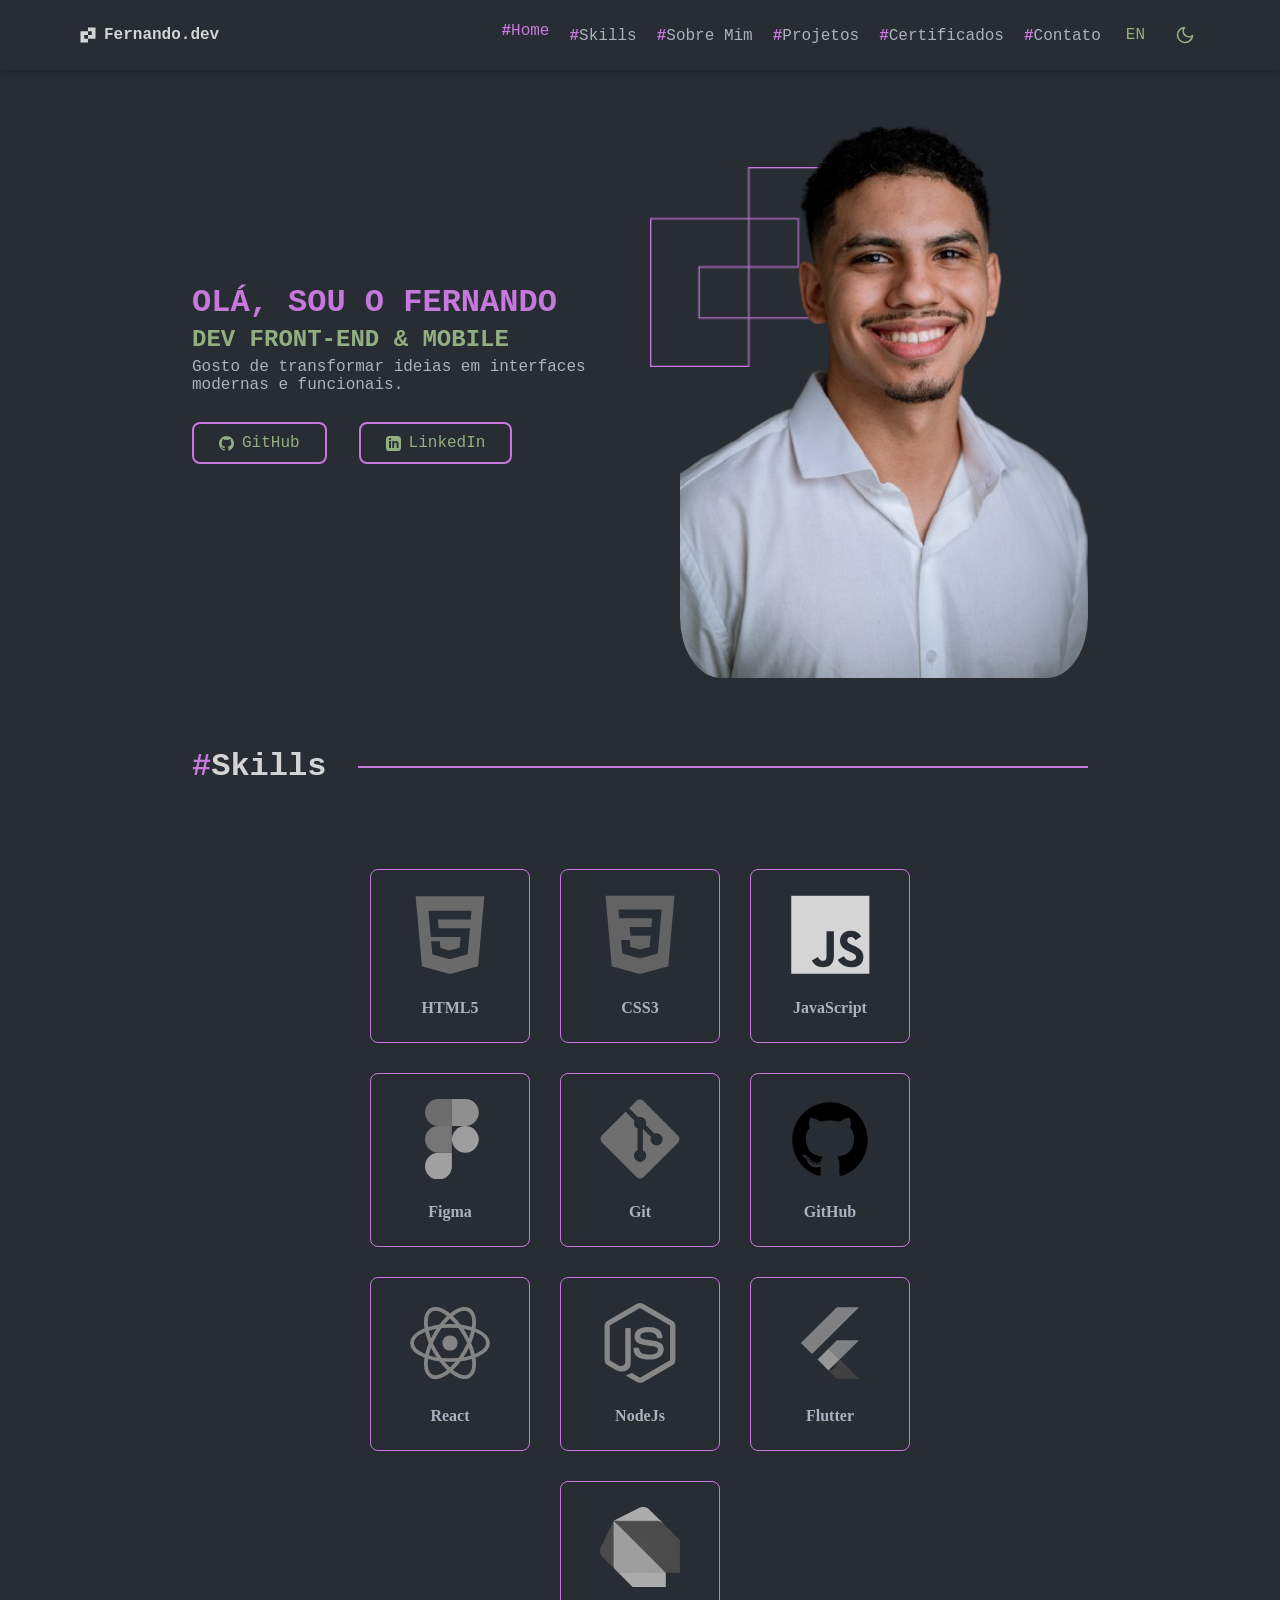
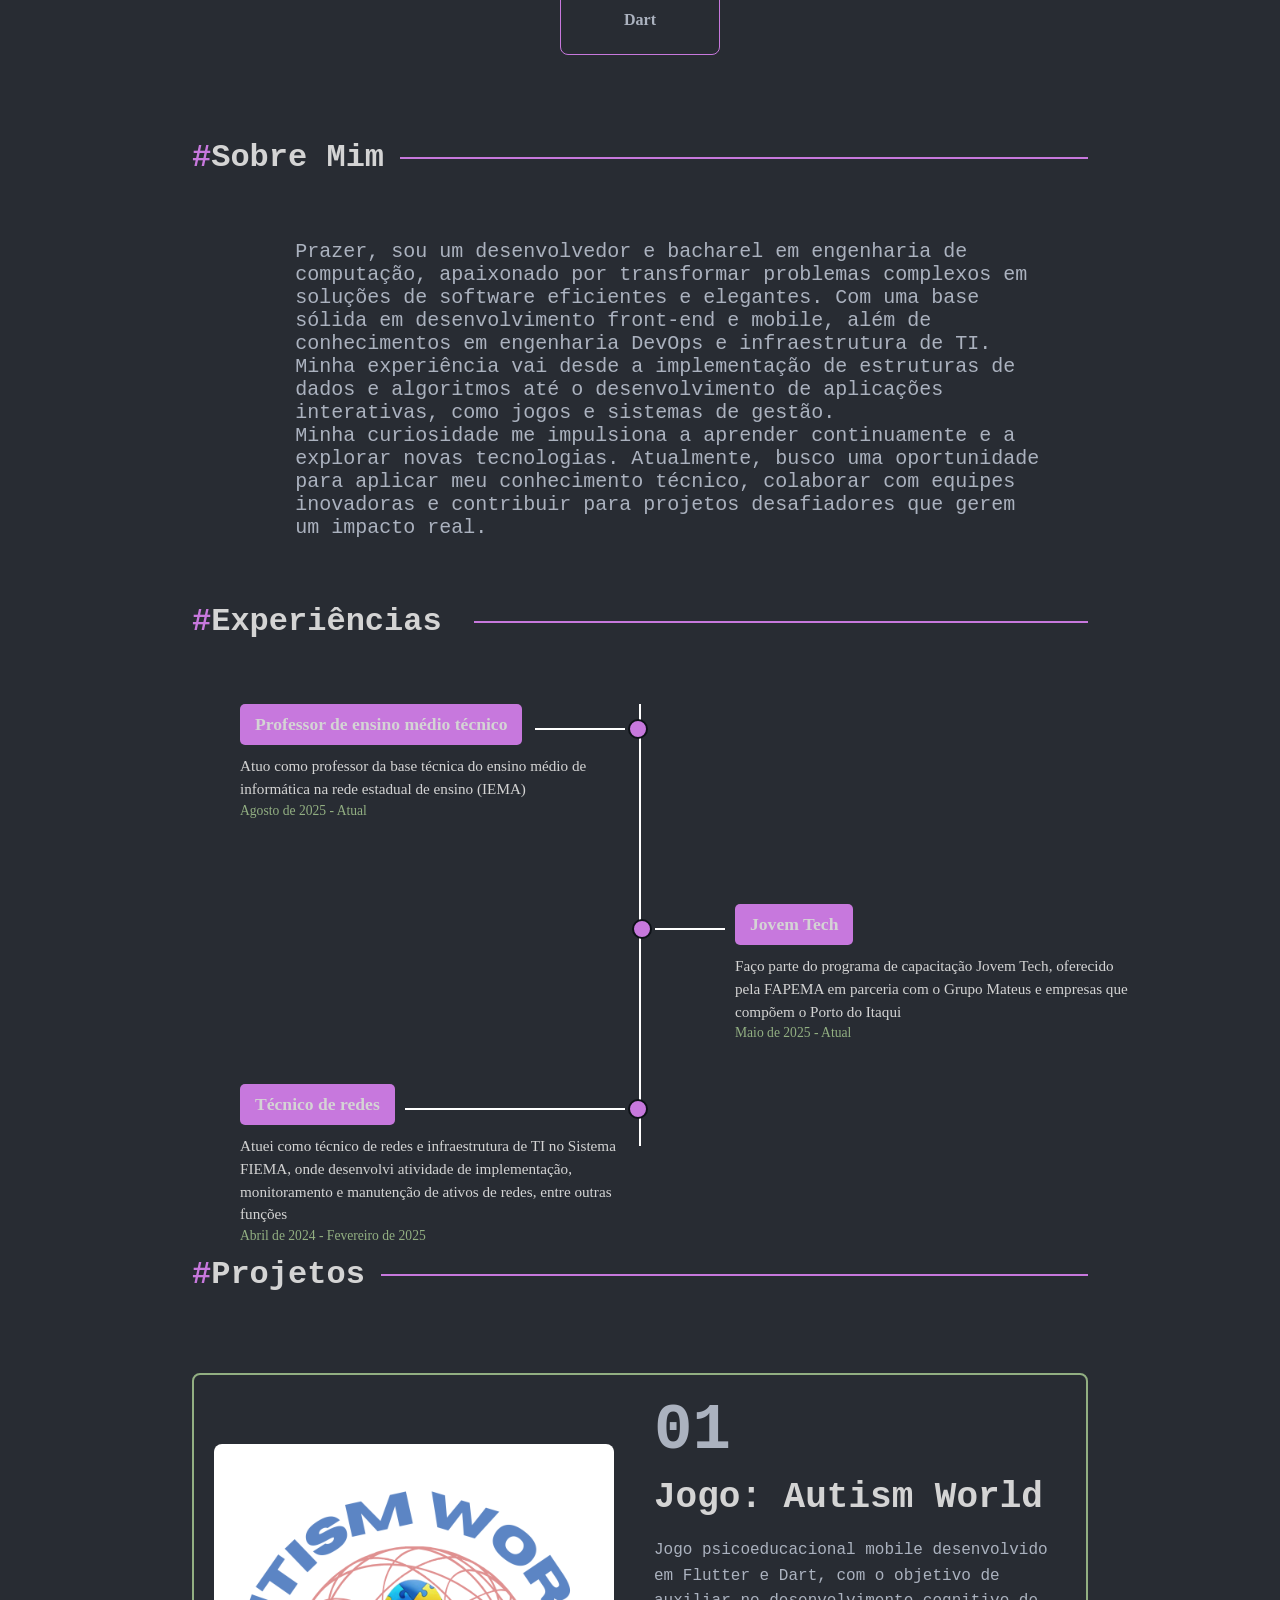
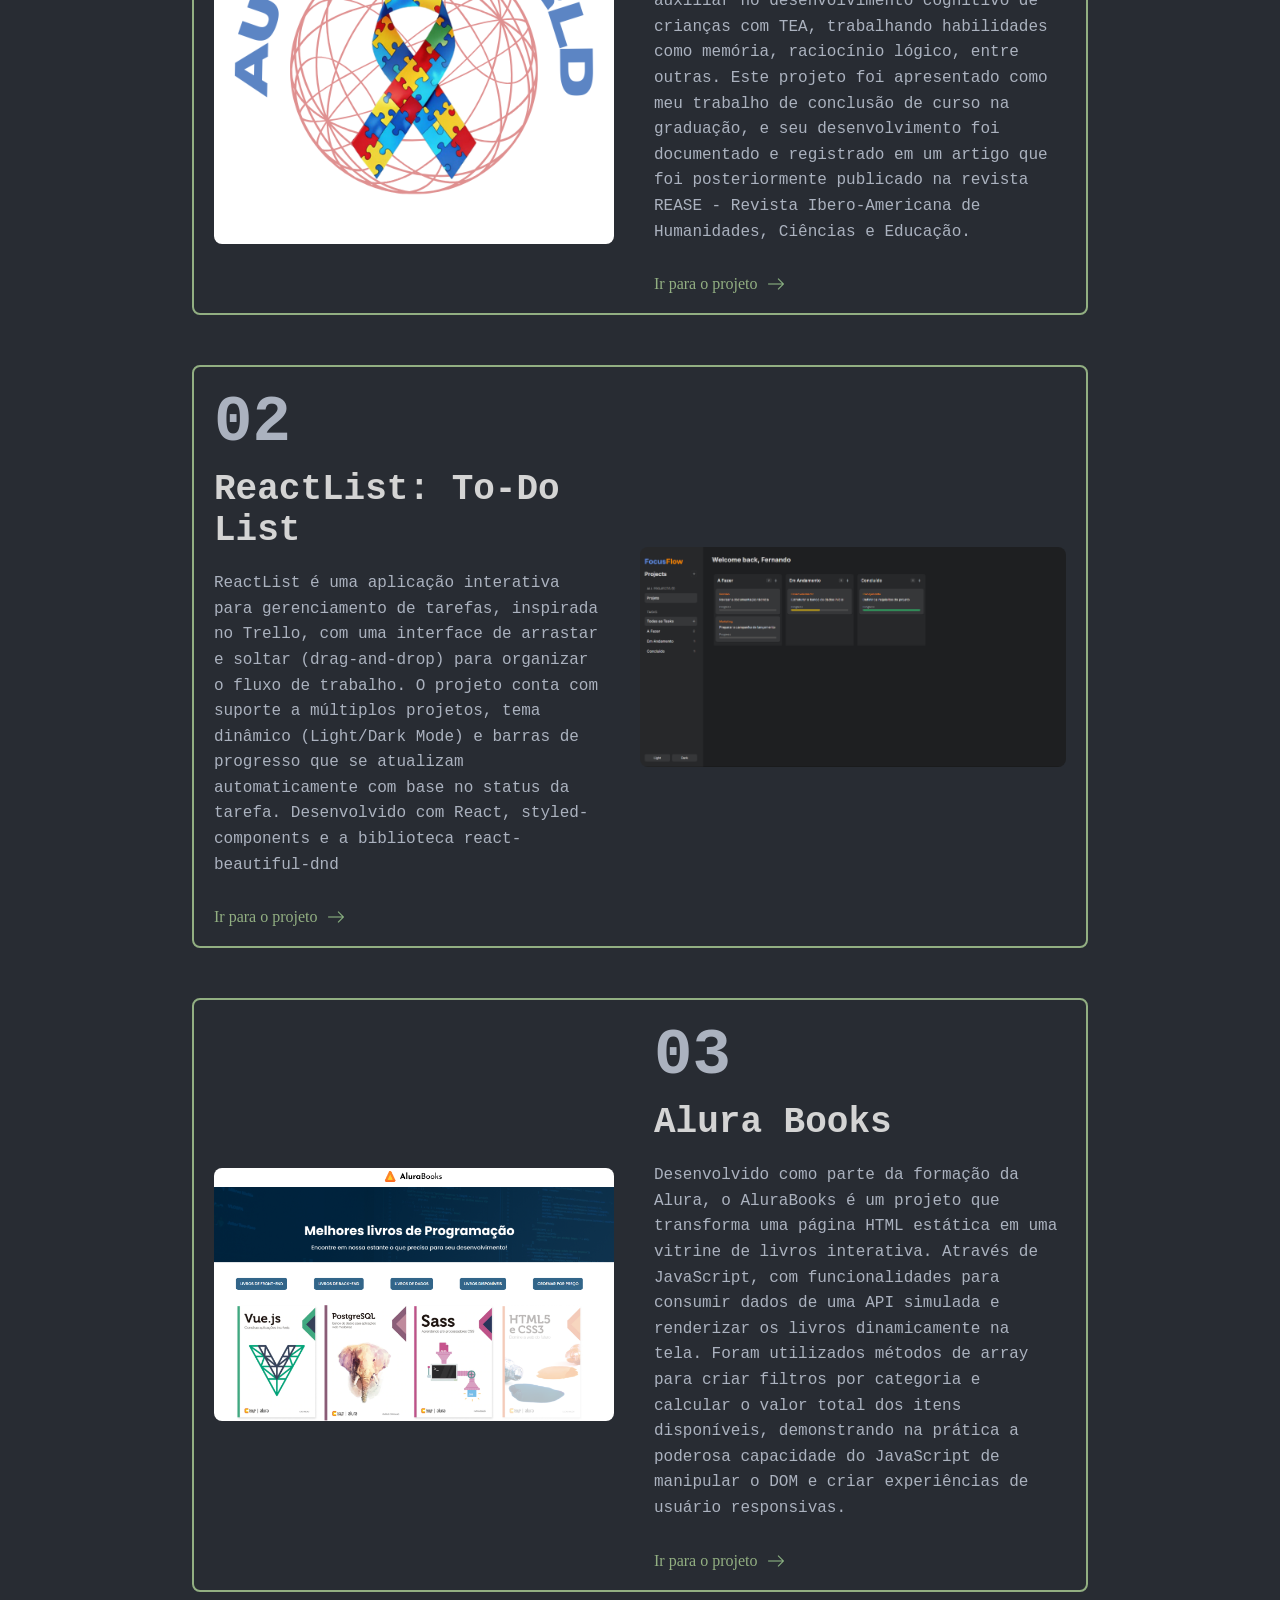
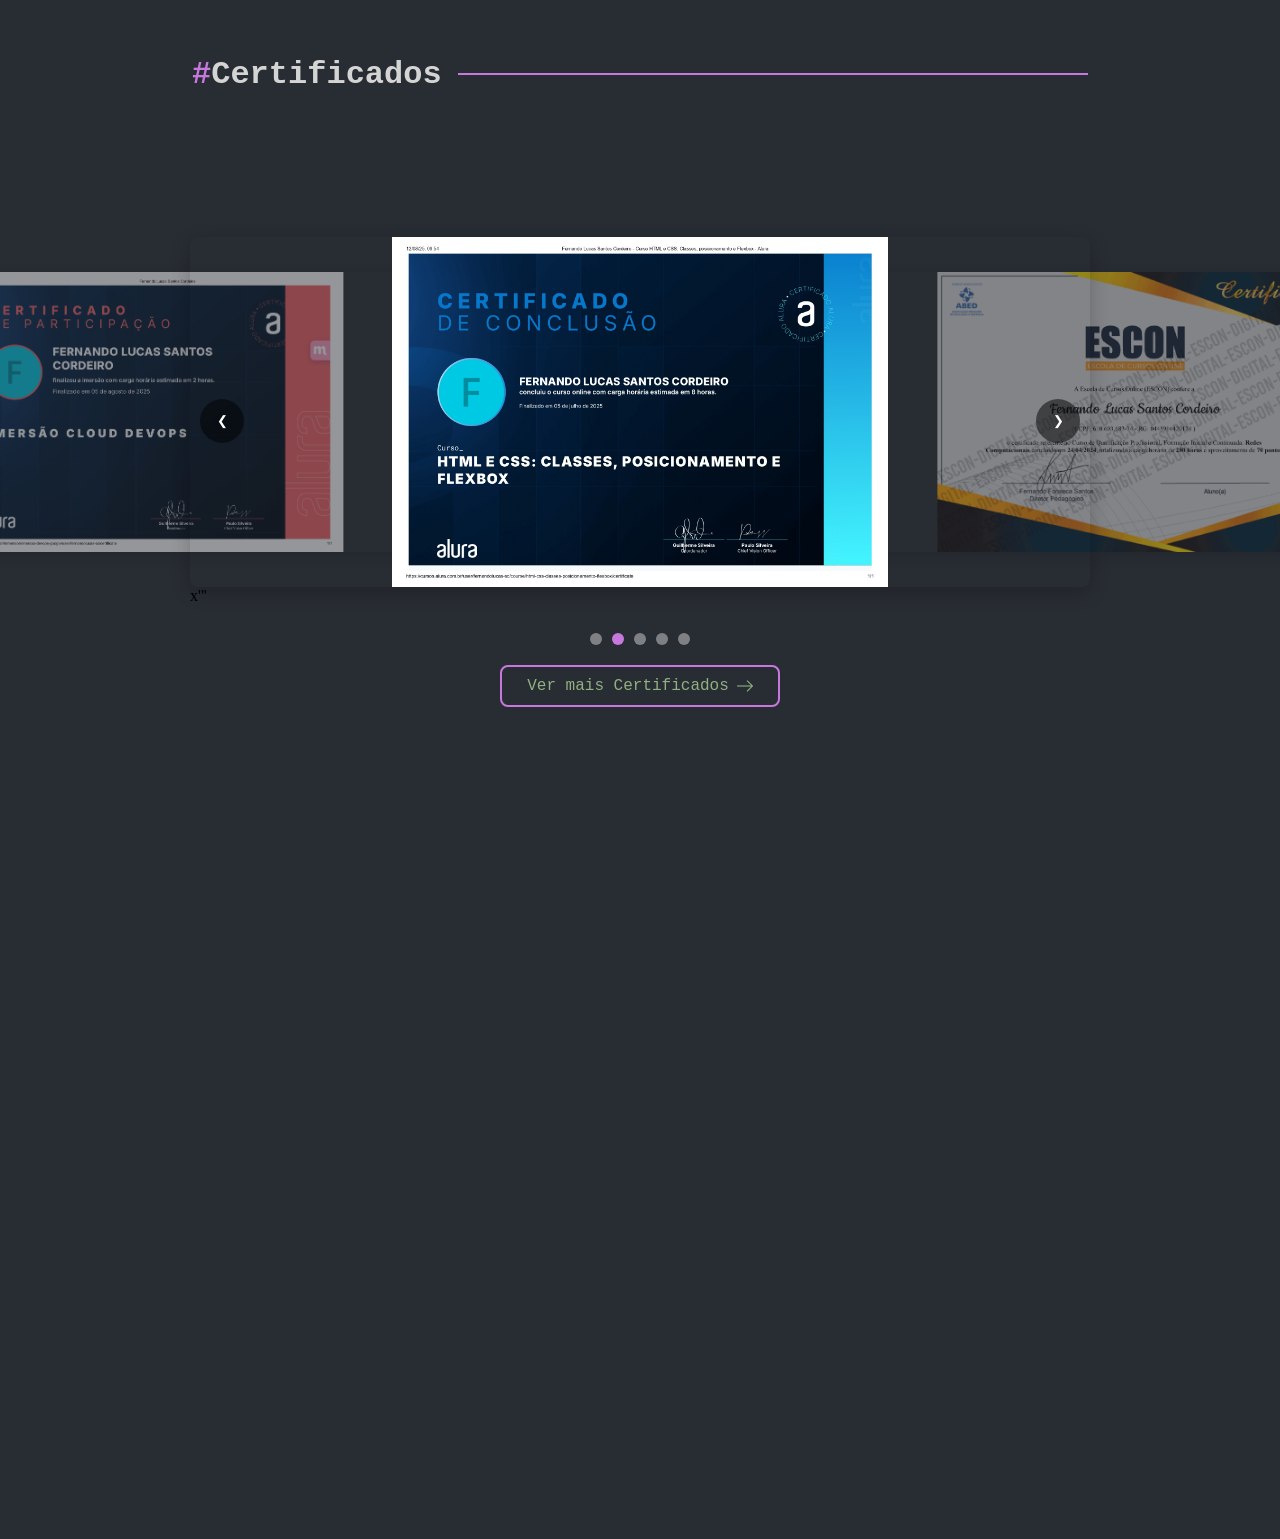
==== index.html @ d09122f3 "update forms contato 2.0" ====
<!DOCTYPE html>
<html lang="pt-br">
<head>
    <meta charset="UTF-8">
    <meta name="viewport" content="width=device-width, initial-scale=1.0">
    <link rel="shortcut icon" href="./assets/favicon.ico" type="image/x-icon">
    <title>Fernando.dev</title>
    <link rel="stylesheet" href="css/style.css">
</head>

<body>
    <header>
        <nav> 
            <a class="logo" href="/">
                <svg class="logo-img"width="16" height="17" viewBox="0 0 16 17" fill="currentColor" xmlns="http://www.w3.org/2000/svg" aria-hidden="true" focusable="false">
                    <path fill-rule="evenodd" clip-rule="evenodd" d="M12 0.5H8V4.5H4H0V8.5V12.5V16.5H4H8V12.5H12H16V8.5V4.5V0.5H12ZM4 12.5H8V8.5H12V4.5H8V8.5H4V12.5Z" fill="currentColor"/>
                </svg>
                <span>Fernando.dev</span>
            </a>

            <button class="menu-hamburger" id="menu-hamburger" aria-label="Abrir menu" aria-expanded="false">
                <span class="hamburger-linha"></span>
                <span class="hamburger-linha"></span>
                <span class="hamburger-linha"></span>
            </button>

            <ul class="menu" id="menu-nav">
                <li> <a class="menu-links" href="#home" data-translate-key="nav_home"><strong class="menu-destaque">#</strong>Home</a></li>
                <li> <a class="menu-links" href="#skills" data-translate-key="nav_skills"><strong class="menu-destaque">#</strong>Skills</a></li>
                <li> <a class="menu-links" href="#sobre-mim" data-translate-key="nav_about"><strong class="menu-destaque">#</strong>Sobre Mim</a></li>
                <li> <a class="menu-links" href="#projetos" data-translate-key="nav_projects"><strong class="menu-destaque">#</strong>Projetos</a></li>
                <li> <a class="menu-links" href="#certificados" data-translate-key="nav_certificates"><strong class="menu-destaque">#</strong>Certificados</a></li>
                <li> <a class="menu-links" href="#contato" data-translate-key="nav_contact"><strong class="menu-destaque">#</strong>Contato</a></li>
                
                <li>
                    <button id="lang-toggle-button" class="lang-button">EN</button>
                </li>

                <li>
                    <button id="theme-toggle" class="theme-toggle-button">
                        <svg class="sun-icon" xmlns="http://www.w3.org/2000/svg" width="24" height="24" viewBox="0 0 24 24" fill="none" stroke="currentColor" stroke-width="2" stroke-linecap="round" stroke-linejoin="round"><circle cx="12" cy="12" r="5"></circle><line x1="12" y1="1" x2="12" y2="3"></line><line x1="12" y1="21" x2="12" y2="23"></line><line x1="4.22" y1="4.22" x2="5.64" y2="5.64"></line><line x1="18.36" y1="18.36" x2="19.78" y2="19.78"></line><line x1="1" y1="12" x2="3" y2="12"></line><line x1="21" y1="12" x2="23" y2="12"></line><line x1="4.22" y1="19.78" x2="5.64" y2="18.36"></line><line x1="18.36" y1="5.64" x2="19.78" y2="4.22"></line></svg>
                        <svg class="moon-icon" xmlns="http://www.w3.org/2000/svg" width="24" height="24" viewBox="0 0 24 24" fill="none" stroke="currentColor" stroke-width="2" stroke-linecap="round" stroke-linejoin="round"><path d="M21 12.79A9 9 0 1 1 11.21 3 7 7 0 0 0 21 12.79z"></path></svg>
                    </button>
                </li>
            </ul>
        </nav>
    </header>

    <section class="home" id="home">
        <div class="apresentacao reveal">
            <h1 class="titulo-home" data-translate-key="home_greeting">Hi, I'm Fernando</h1>
            <h2 class="subtitulo-home" data-translate-key="home_role">Dev Front-end & Mobile</h2>
            <p class="paragrafo-home" data-translate-key="home_bio">Gosto de transformar ideias em interfaces modernas e funcionais.</p>
            <div class="home-botoes">
                <a class="botao-social" href="https://github.com/fernandoluccaas" target="_blank">
                    <svg xmlns="http://www.w3.org/2000/svg" width="15" height="17" viewBox="0 0 24 24" fill="currentColor"><path d="M12 0c-6.626 0-12 5.373-12 12 0 5.302 3.438 9.8 8.207 11.387.599.111.793-.261.793-.577v-2.234c-3.338.726-4.033-1.416-4.033-1.416-.546-1.387-1.333-1.756-1.333-1.756-1.089-.745.083-.729.083-.729 1.205.084 1.839 1.237 1.839 1.237 1.07 1.834 2.807 1.304 3.492.997.107-.775.418-1.305.762-1.604-2.665-.305-5.467-1.334-5.467-5.931 0-1.311.469-2.381 1.236-3.221-.124-.303-.535-1.524.117-3.176 0 0 1.008-.322 3.301 1.23.957-.266 1.983-.399 3.003-.404 1.02.005 2.047.138 3.006.404 2.291-1.552 3.297-1.23 3.297-1.23.653 1.653.242 2.874.118 3.176.77.84 1.235 1.91 1.235 3.221 0 4.609-2.807 5.624-5.479 5.921.43.372.823 1.102.823 2.222v3.293c0 .319.192.684.8.576 4.765-1.589 8.199-6.086 8.199-11.386 0-6.627-5.373-12-12-12z"/></svg>
                    GitHub
                </a>
                <a class="botao-social" href="https://www.linkedin.com/in/fernando-lucas-sc/" target="_blank">
                    <svg xmlns="http://www.w3.org/2000/svg" width="15" height="17" viewBox="0 0 24 24" fill="currentColor"><path d="M19 0h-14c-2.761 0-5 2.239-5 5v14c0 2.761 2.239 5 5 5h14c2.762 0 5-2.239 5-5v-14c0-2.761-2.238-5-5-5zm-11 19h-3v-11h3v11zm-1.5-12.268c-.966 0-1.75-.79-1.75-1.764s.784-1.764 1.75-1.764 1.75.79 1.75 1.764-.783 1.764-1.75 1.764zm13.5 12.268h-3v-5.604c0-3.368-4-3.113-4 0v5.604h-3v-11h3v1.765c1.396-2.586 7-2.777 7 2.476v6.759z"/></svg>
                    LinkedIn
                </a>
            </div>
        </div>
        <div class="imagem-home reveal">
            <img class="foto-perfil" src="assets/fotos_proprias/fl-semfundo.png" alt="Foto de perfil Fernando">
            <img class="asset" id="asset1-home" src="assets/logo.png">
        </div>
    </section>

    <section class="sessoes reveal" id="skills">
        <h2 class="titulo-sessoes" data-translate-key="skills_title"><strong class="menu-destaque">#</strong>Skills</h2>
        <hr class="line">
    </section>
    <div class="skills-container reveal">
        <div class="skill-card"><img src="./assets/logos_skills/html5.svg" alt="Logo HTML5"><p>HTML5</p></div>
        <div class="skill-card"><img src="./assets/logos_skills/css3.svg" alt="Logo CSS3"><p>CSS3</p></div>
        <div class="skill-card"><img src="./assets/logos_skills/javascript.svg" alt="Logo JavaScript"><p>JavaScript</p></div>
        <div class="skill-card"><img src="./assets/logos_skills/figma.svg" alt="Logo Figma"><p>Figma</p></div>
        <div class="skill-card"><img src="./assets/logos_skills/git.svg" alt="Logo Git"><p>Git</p></div>
        <div class="skill-card"><img src="./assets/logos_skills/github.svg" alt="Logo GitHub"><p>GitHub</p></div>
        <div class="skill-card"><img src="./assets/logos_skills/React.svg" alt="Logo React"><p>React</p></div>
        <div class="skill-card"><img src="./assets/logos_skills/nodejs.svg" alt="Logo NodeJs"><p>NodeJs</p></div>
        <div class="skill-card"><img src="./assets/logos_skills/flutter.svg" alt="Logo Flutter"><p>Flutter</p></div>
        <div class="skill-card"><img src="./assets/logos_skills/dart.svg" alt="Logo Dart"><p>Dart</p></div>
    </div>

    <section class="sessoes reveal" id="sobre-mim">
        <div class="sobre-mim-header">
            <h2 class="titulo-sessoes" data-translate-key="about_title"><strong class="menu-destaque">#</strong>Sobre Mim</h2>
            <hr class="line">
        </div>
    </section>
    <div class="sobre-mim-container reveal">
        <div class="sobre-mim-conteudo">
            <img src="./assets/fotos_proprias/fl-formatura.jpg" alt="">
            <div class="sobre-mim-conteudo-texto">
                <h2 class="sobre-mim-conteudo-texto" data-translate-key="about_text_1">Prazer, sou um desenvolvedor e bacharel em engenharia de computação, apaixonado por transformar problemas complexos em soluções de software eficientes e elegantes. Com uma base sólida em desenvolvimento front-end e mobile, além de conhecimentos em engenharia DevOps e infraestrutura de TI. Minha experiência vai desde a implementação de estruturas de dados e algoritmos até o desenvolvimento de aplicações interativas, como jogos e sistemas de gestão.</h2>
                <h2 class="sobre-mim-conteudo-texto" data-translate-key="about_text_2">Minha curiosidade me impulsiona a aprender continuamente e a explorar novas tecnologias. Atualmente, busco uma oportunidade para aplicar meu conhecimento técnico, colaborar com equipes inovadoras e contribuir para projetos desafiadores que gerem um impacto real.</h2>
            </div>
        </div>
    </div>

     <section class="sessoes reveal" id="experiencias">
        <h2 class="titulo-sessoes" data-translate-key="experiencias_title"><strong class="menu-destaque">#</strong>Experiências</h2>
        <hr class="line">
    </section>
    <div class="timeline-container reveal">
        <div class="timeline-item item-1">
            <div class="timeline-content">
                <h3>Professor de ensino médio técnico</h3>
                <p>Atuo como professor da base técnica do ensino médio de informática na rede estadual de ensino (IEMA)</p>
                <span class="date">Agosto de 2025 - Atual</span>
            </div>
        </div>
        <div class="timeline-item item-2">
            <div class="timeline-content">
                <h3>Jovem Tech</h3>
                <p>Faço parte do programa de capacitação Jovem Tech, oferecido pela FAPEMA em parceria com o Grupo Mateus e empresas que compõem o Porto do Itaqui</p>
                <span class="date">Maio de 2025 - Atual</span>
            </div>
        </div>
        <div class="timeline-item item-3">
            <div class="timeline-content">
                <h3>Técnico de redes</h3>
                <p>Atuei como técnico de redes e infraestrutura de TI no Sistema FIEMA, onde desenvolvi atividade de implementação, monitoramento e manutenção de ativos de redes, entre outras funções</p>
                <span class="date">Abril de 2024 - Fevereiro de 2025</span>
            </div>
        </div>
    </div>
    
    <section class="projetos reveal" id="projetos">
        <div class="section-header reveal">
            <h2 class="titulo-sessoes" data-translate-key="projects_title"><strong class="menu-destaque">#</strong>Projetos</h2>
            <hr class="line">
        </div>

        <div class="projetos-container">
            <div class="projetos-conteudo reveal">
                <img src="./assets/projetos/autismWorld.svg" alt="imagem ilustrativa do projeto" class="projetos-conteudo-image">
                <div class="projetos-conteudo-texto">
                    <h1 class="projetos-conteudo-texto-contador">01</h1>
                    <h2 class="projetos-conteudo-texto-titulo" data-translate-key="project_01_title">Jogo: Autism World</h2>
                    <p class="projetos-conteudo-texto-paragrafo" data-translate-key="project_01_desc">Jogo psicoeducacional mobile desenvolvido em Flutter e Dart, com o objetivo de auxiliar no desenvolvimento cognitivo de crianças com TEA, trabalhando habilidades como memória, raciocínio lógico, entre outras. Este projeto foi apresentado como meu trabalho de conclusão de curso na graduação, e seu desenvolvimento foi documentado e registrado em um artigo que foi posteriormente publicado na revista REASE - Revista Ibero-Americana de Humanidades, Ciências e Educação.</p>
                    <a href="" target="_blank" class="projetos-conteudo-texto-link" data-translate-key="projects_link_text">
                        Ir para o projeto 
                        <img src="./assets/seta.png" alt="ir para projeto">
                    </a>
                </div>
            </div>
            
            <div class="projetos-conteudo reveal">
                <img src="./assets/projetos/ToDoList.png" alt="imagem ilustrativa do projeto" class="projetos-conteudo-image-max">
                <div class="projetos-conteudo-texto">
                    <h1 class="projetos-conteudo-texto-contador">02</h1>
                    <h2 class="projetos-conteudo-texto-titulo" data-translate-key="project_02_title">projeto 02</h2>
                    <p class="projetos-conteudo-texto-paragrafo" data-translate-key="project_02_desc">Lorem, ipsum dolor sit amet consectetur adipisicing elit. Architecto ipsum id, inventore, veniam quidem tempora vero quas sit delectus reiciendis qui nulla odio ea ipsa dolor molestias necessitatibus aliquid ab.</p>
                    <a href="https://github.com/fernandoluccaas/ReactList" target="_blank" class="projetos-conteudo-texto-link" data-translate-key="projects_link_text">
                        Ir para o projeto 
                        <img src="./assets/seta.png" alt="ir para projeto">
                    </a>
                </div>
            </div>

            <div class="projetos-conteudo reveal">
                <img src="./assets/projetos/aluraBooks.png" alt="imagem ilustrativa do projeto" class="projetos-conteudo-image">
                <div class="projetos-conteudo-texto">
                    <h1 class="projetos-conteudo-texto-contador">03</h1>
                    <h2 class="projetos-conteudo-texto-titulo" data-translate-key="project_03_title">projeto 03</h2>
                    <p class="projetos-conteudo-texto-paragrafo" data-translate-key="project_03_desc">Lorem ipsum dolor, sit amet consectetur adipisicing elit. Atque illo nostrum nam ad cupiditate magnam vero molestiae fugit minus. A neque sunt dolorem, odit ex illum id ut exercitationem. Voluptates.</p>
                    <a href="https://github.com/fernandoluccaas/AluraBooks" target="_blank" class="projetos-conteudo-texto-link" data-translate-key="projects_link_text">
                        Ir para o projeto 
                        <img src="./assets/seta.png" alt="ir para projeto">
                    </a>
                </div>
            </div>
        </div>
    </section>

    <section class="sessoes reveal" id="certificados">
        <div class="section-header">
            <h2 class="titulo-sessoes" data-translate-key="certificates_title"><strong class="menu-destaque">#</strong>Certificados</h2>
            <hr class="line">
        </div>
    </section>
    <div class="carousel-container reveal">
        <div class="carousel-viewport">
            <div class="carousel-track">
                <div class="carousel-item">
                    <img src="./assets/certificados/certificado DevOps.jpg" alt="Certificado de DevOps" data-translate-key="cert_alt_devops">
                </div>
                <div class="carousel-item">
                    <img src="./assets/certificados/certificadoAluraHTMLeCSS.jpg" alt="Certificado de HTML e CSS" data-translate-key="cert_alt_algorithms">
                </div>
                <div class="carousel-item">
                    <img src="./assets/certificados/Certificado Redes Computacionais.jpg" alt="Certificado de Redes" data-translate-key="cert_alt_networks">
                </div>
                <div class="carousel-item">
                    <img src="./assets/certificados/certificadoAluraJavaScript.jpg" alt="Certificado JavaScript" data-translate-key="cert_alt_networks_2">
                </div>
                <div class="carousel-item">
                    <img src="./assets/certificados/Certificado IFMA.jpg" alt="Certificado de Algoritmos" data-translate-key="cert_alt_algorithms_2">
                </div>
            </div>
        </div>
        <button class="carousel-button prev-button">❮</button>x'''
        <button class="carousel-button next-button">❯</button>
        <div class="carousel-nav"></div>
    </div>

    <div class="certificados-botao">
        <a class="botao-social" href="https://drive.google.com/drive/folders/13omsmdHOhsGMuosODTyRDh8H4tRLNKZW?usp=sharing" target="_blank" data-translate-key="certificates_button">
            Ver mais Certificados
            <img src="./assets/seta.png">
        </a>
    </div>

    <section class="contact-section reveal" id="contato">
        <div class="section-header">
            <h2 class="titulo-sessoes" data-translate-key="contact_title"><strong class="menu-destaque">#</strong>Contato</h2>
            <hr class="line">
        </div>

        <div class="contact-container reveal">
            <div class="contact-info">
                <img class="contact-info__image" src="./assets/fotos_proprias/Avatar Fernando Lucas.png" alt="Foto de perfil de Fernando Lucas">
                <h2 class="contact-info__heading" data-translate-key="contact_heading">Gostou do meu trabalho? Vamos trabalhar juntos</h2>
                <p class="contact-info__description" data-translate-key="contact_description">
                    Preencha o formulário ou envie um email para <strong>fernandolucas.sc@outlook.com</strong>.
                </p>
                <div class="contact-info__socials">
                    <a href="https://github.com/fernandoluccaas" target="_blank" class="social-link" aria-label="Github">
                        <svg xmlns="http://www.w3.org/2000/svg" width="20" height="20" viewBox="0 0 24 24" fill="currentColor"><path d="M12 0c-6.626 0-12 5.373-12 12 0 5.302 3.438 9.8 8.207 11.387.599.111.793-.261.793-.577v-2.234c-3.338.726-4.033-1.416-4.033-1.416-.546-1.387-1.333-1.756-1.333-1.756-1.089-.745.083-.729.083-.729 1.205.084 1.839 1.237 1.839 1.237 1.07 1.834 2.807 1.304 3.492.997.107-.775.418-1.305.762-1.604-2.665-.305-5.467-1.334-5.467-5.931 0-1.311.469-2.381 1.236-3.221-.124-.303-.535-1.524.117-3.176 0 0 1.008-.322 3.301 1.23.957-.266 1.983-.399 3.003-.404 1.02.005 2.047.138 3.006.404 2.291-1.552 3.297-1.23 3.297-1.23.653 1.653.242 2.874.118 3.176.77.84 1.235 1.91 1.235 3.221 0 4.609-2.807 5.624-5.479 5.921.43.372.823 1.102.823 2.222v3.293c0 .319.192.684.8.576 4.765-1.589 8.199-6.086 8.199-11.386 0-6.627-5.373-12-12-12z"/></svg>
                    </a>
                    <a href="https://www.linkedin.com/in/fernando-lucas-sc/" target="_blank" class="social-link" aria-label="Linkedin">
                        <svg xmlns="http://www.w3.org/2000/svg" width="20" height="20" viewBox="0 0 24 24" fill="currentColor"><path d="M19 0h-14c-2.761 0-5 2.239-5 5v14c0 2.761 2.239 5 5 5h14c2.762 0 5-2.239 5-5v-14c0-2.761-2.238-5-5-5zm-11 19h-3v-11h3v11zm-1.5-12.268c-.966 0-1.75-.79-1.75-1.764s.784-1.764 1.75-1.764 1.75.79 1.75 1.764-.783 1.764-1.75 1.764zm13.5 12.268h-3v-5.604c0-3.368-4-3.113-4 0v5.604h-3v-11h3v1.765c1.396-2.586 7-2.777 7 2.476v6.759z"/></svg>
                    </a>
                    <a href="https://www.instagram.com/fernandoluc4s" target="_blank" class="social-link" aria-label="Instagram">
                        <svg xmlns="http://www.w3.org/2000/svg" width="20" height="20" viewBox="0 0 24 24" fill="currentColor"><path d="M12 2.163c3.204 0 3.584.012 4.85.07 3.252.148 4.771 1.691 4.919 4.919.058 1.265.069 1.645.069 4.85s-.011 3.585-.069 4.85c-.149 3.225-1.664 4.771-4.919 4.919-1.266.058-1.644.07-4.85.07s-3.585-.012-4.85-.07c-3.252-.148-4.771-1.699-4.919-4.92-.058-1.265-.07-1.644-.07-4.85s.012-3.584.07-4.85c.149-3.227 1.664-4.771 4.919-4.919 1.266-.057 1.645-.069 4.85-.069zm0-2.163c-3.259 0-3.667.014-4.947.072-4.358.2-6.78 2.618-6.98 6.98-.059 1.281-.073 1.689-.073 4.948s.014 3.667.072 4.947c.2 4.358 2.618 6.78 6.98 6.98 1.281.058 1.689.072 4.948.072s3.667-.014 4.947-.072c4.354-.2 6.782-2.618 6.979-6.98.059-1.28.073-1.689.073-4.948s-.014-3.667-.072-4.947c-.196-4.354-2.617-6.78-6.979-6.98-1.281-.059-1.689-.073-4.948-.073zm0 5.838c-3.403 0-6.162 2.759-6.162 6.162s2.759 6.162 6.162 6.162 6.162-2.759 6.162-6.162-2.759-6.162-6.162-6.162zm0 10.162c-2.209 0-4-1.79-4-4s1.791-4 4-4 4 1.79 4 4-1.791 4-4 4zm6.406-11.845c-.796 0-1.441.645-1.441 1.44s.645 1.44 1.441 1.44 1.441-.645 1.441-1.44-.645-1.44-1.441-1.44z"/></svg>
                    </a>
                </div>
            </div>
            
            <form id="contact-form" class="contact-form" action="https://formspree.io/f/SEU_ENDPOINT_UNICO" method="POST">
                <div class="form-group">
                    <label for="name" class="visually-hidden">Nome</label>
                    <input type="text" id="name" name="name" placeholder="Nome" required data-translate-key="form_name_placeholder">
                </div>
                <div class="form-group">
                    <label for="email" class="visually-hidden">E-mail</label>
                    <input type="email" id="email" name="email" placeholder="E-mail" required data-translate-key="form_email_placeholder">
                </div>
                <div class="form-group">
                    <label for="message" class="visually-hidden">Sua mensagem</label>
                    <textarea id="message" name="message" rows="7" placeholder="Sua mensagem" required data-translate-key="form_message_placeholder"></textarea>
                </div>
                <button type="submit" class="submit-button" data-translate-key="form_submit_button">
                    Envie sua mensagem
                    <svg xmlns="http://www.w3.org/2000/svg" width="20" height="20" viewBox="0 0 24" fill="currentColor"><path d="M2.01 21L23 12 2.01 3 2 10l15 2-15 2z"/></svg>
                </button>
            </form>
        </div>
    </section>

    <div id="modal-overlay" class="modal-overlay"></div>
    <div id="success-modal" class="success-modal">
        <div class="modal-content">
            <svg class="modal-icon" xmlns="http://www.w3.org/2000/svg" viewBox="0 0 24 24"><path d="M9 16.17L4.83 12l-1.42 1.41L9 19 21 7l-1.41-1.41L9 16.17z"/></svg>
            <h2 class="modal-title">Solicitação Enviada!</h2>
            <p class="modal-message">Obrigado por entrar em contato. Retornarei em breve.</p>
            <button id="close-modal-btn" class="modal-close-btn">Fechar</button>
        </div>
    </div>

    <script src="./scripts/carrossel.js"></script>
    <script src="./scripts/theme.js"></script>
    <script src="./scripts/scroll.js"></script> 
    <script src="./scripts/scroll-spy.js"></script> </body>
    <script src="./scripts/form-validation.js"></script>

    <script src="./scripts/translations.js"></script>
    <script src="./scripts/languaje.js"></script> 
    <script src="./scripts/mobile-menu.js"></script>
    </body>
</html>
---- css/style.css ----
@import url('./base.css');      
@import url('./layout.css');    
@import url('./components.css');
@import url('./sections.css'); 
@import url('./theme.css');  
@import url("./scroll.css");
@import url("./responsive.css");
@import url("./modal.css");
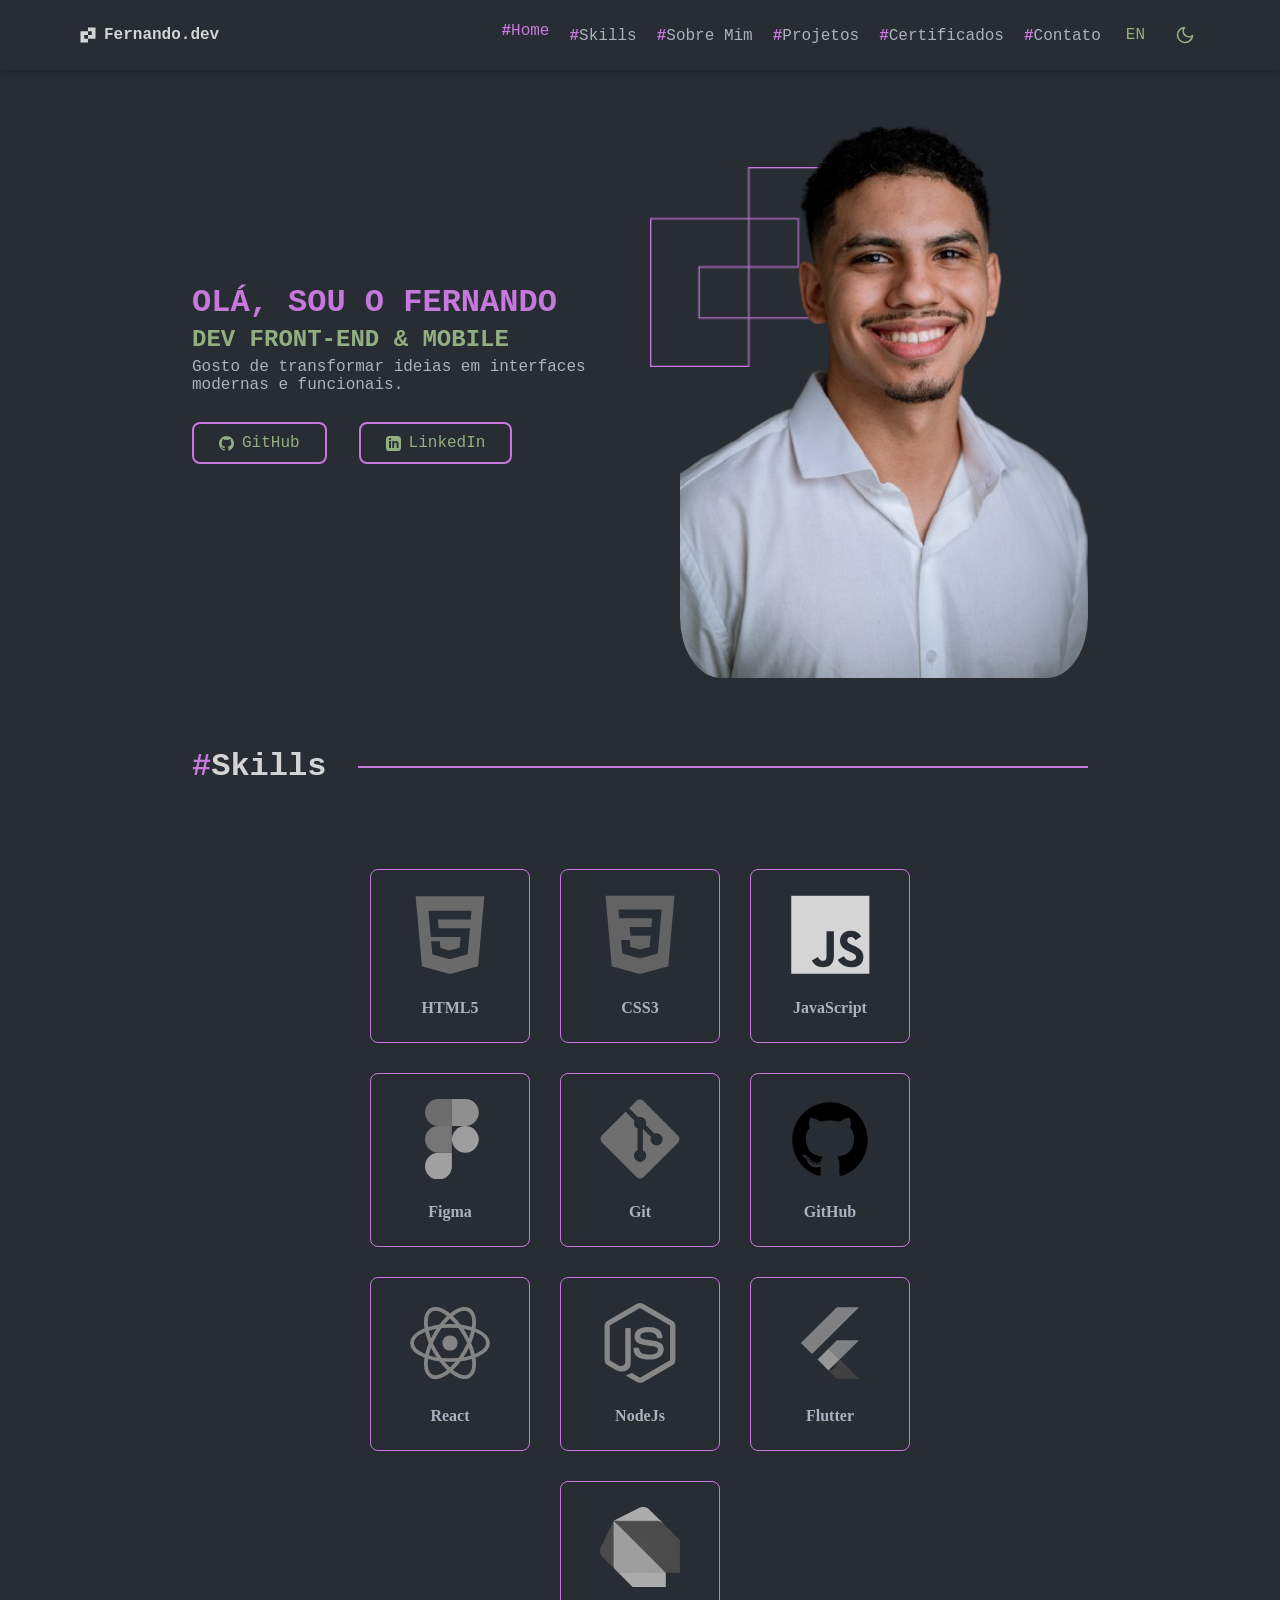
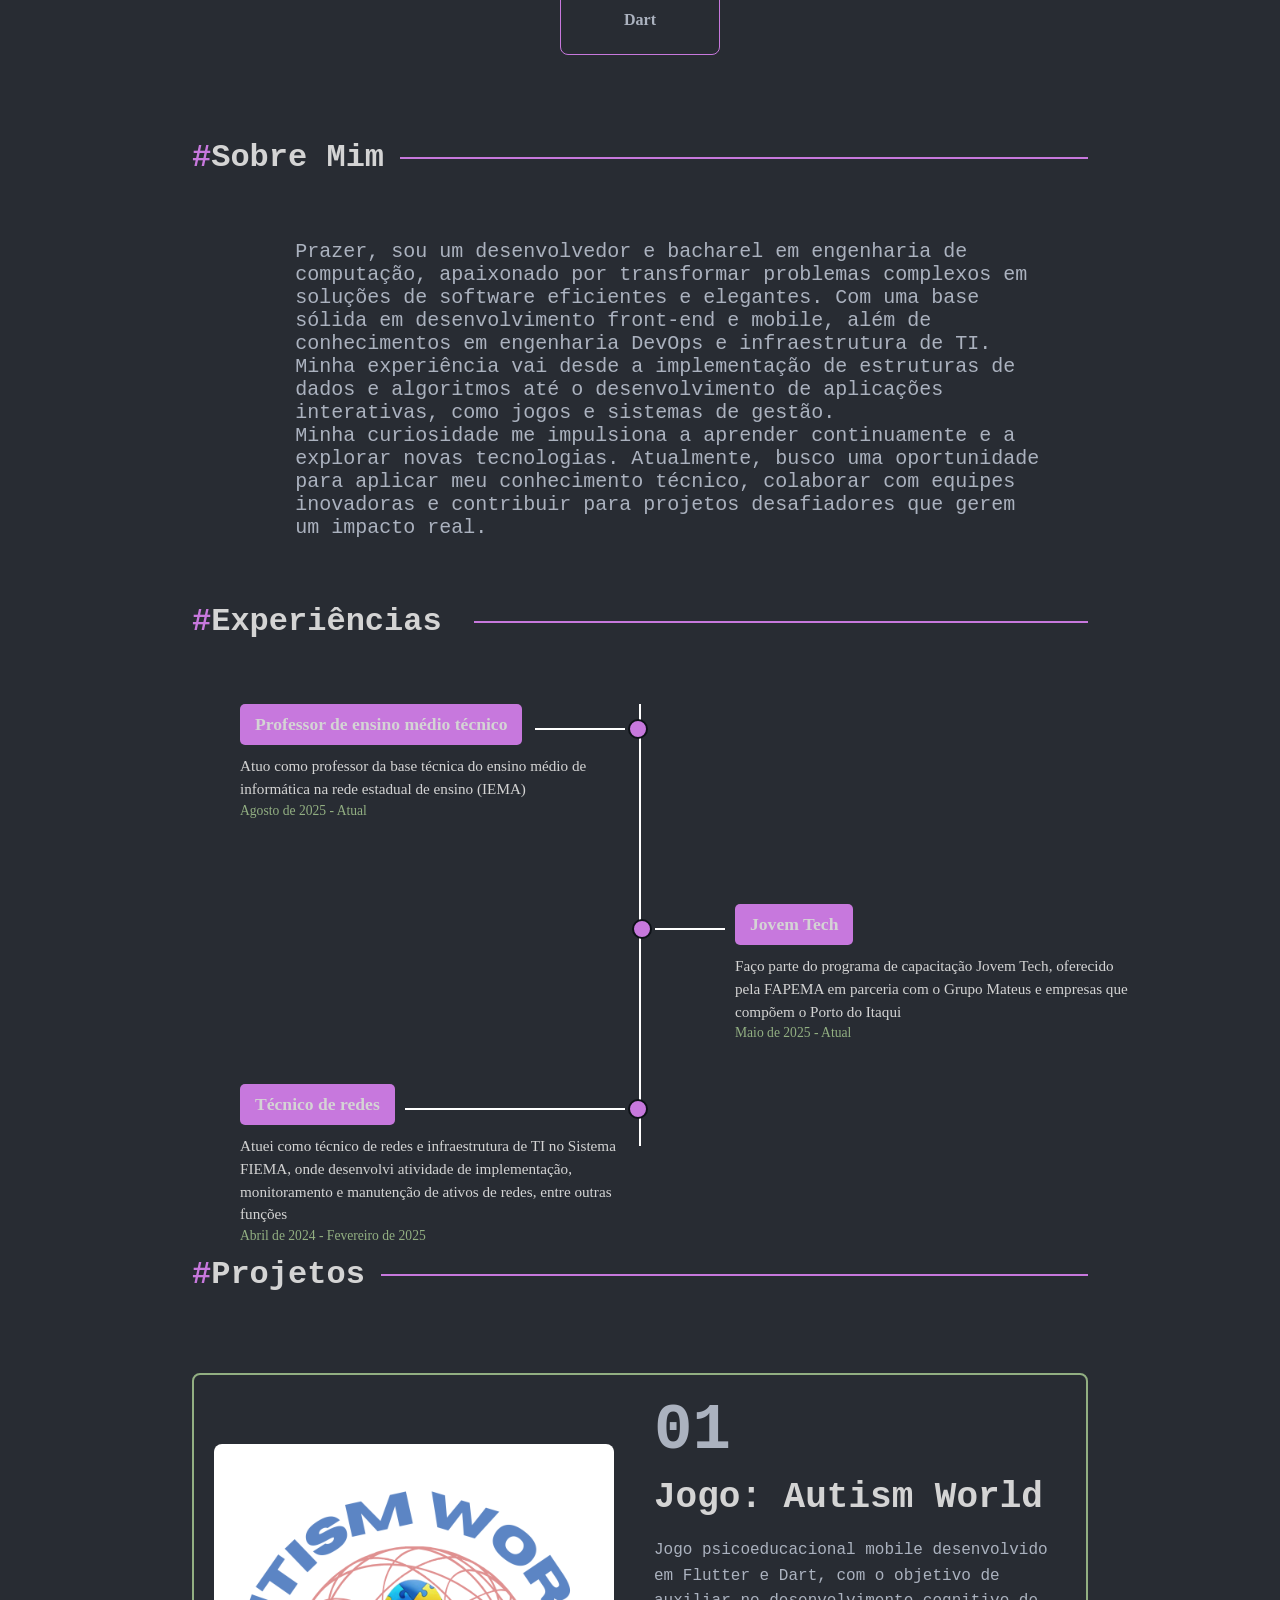
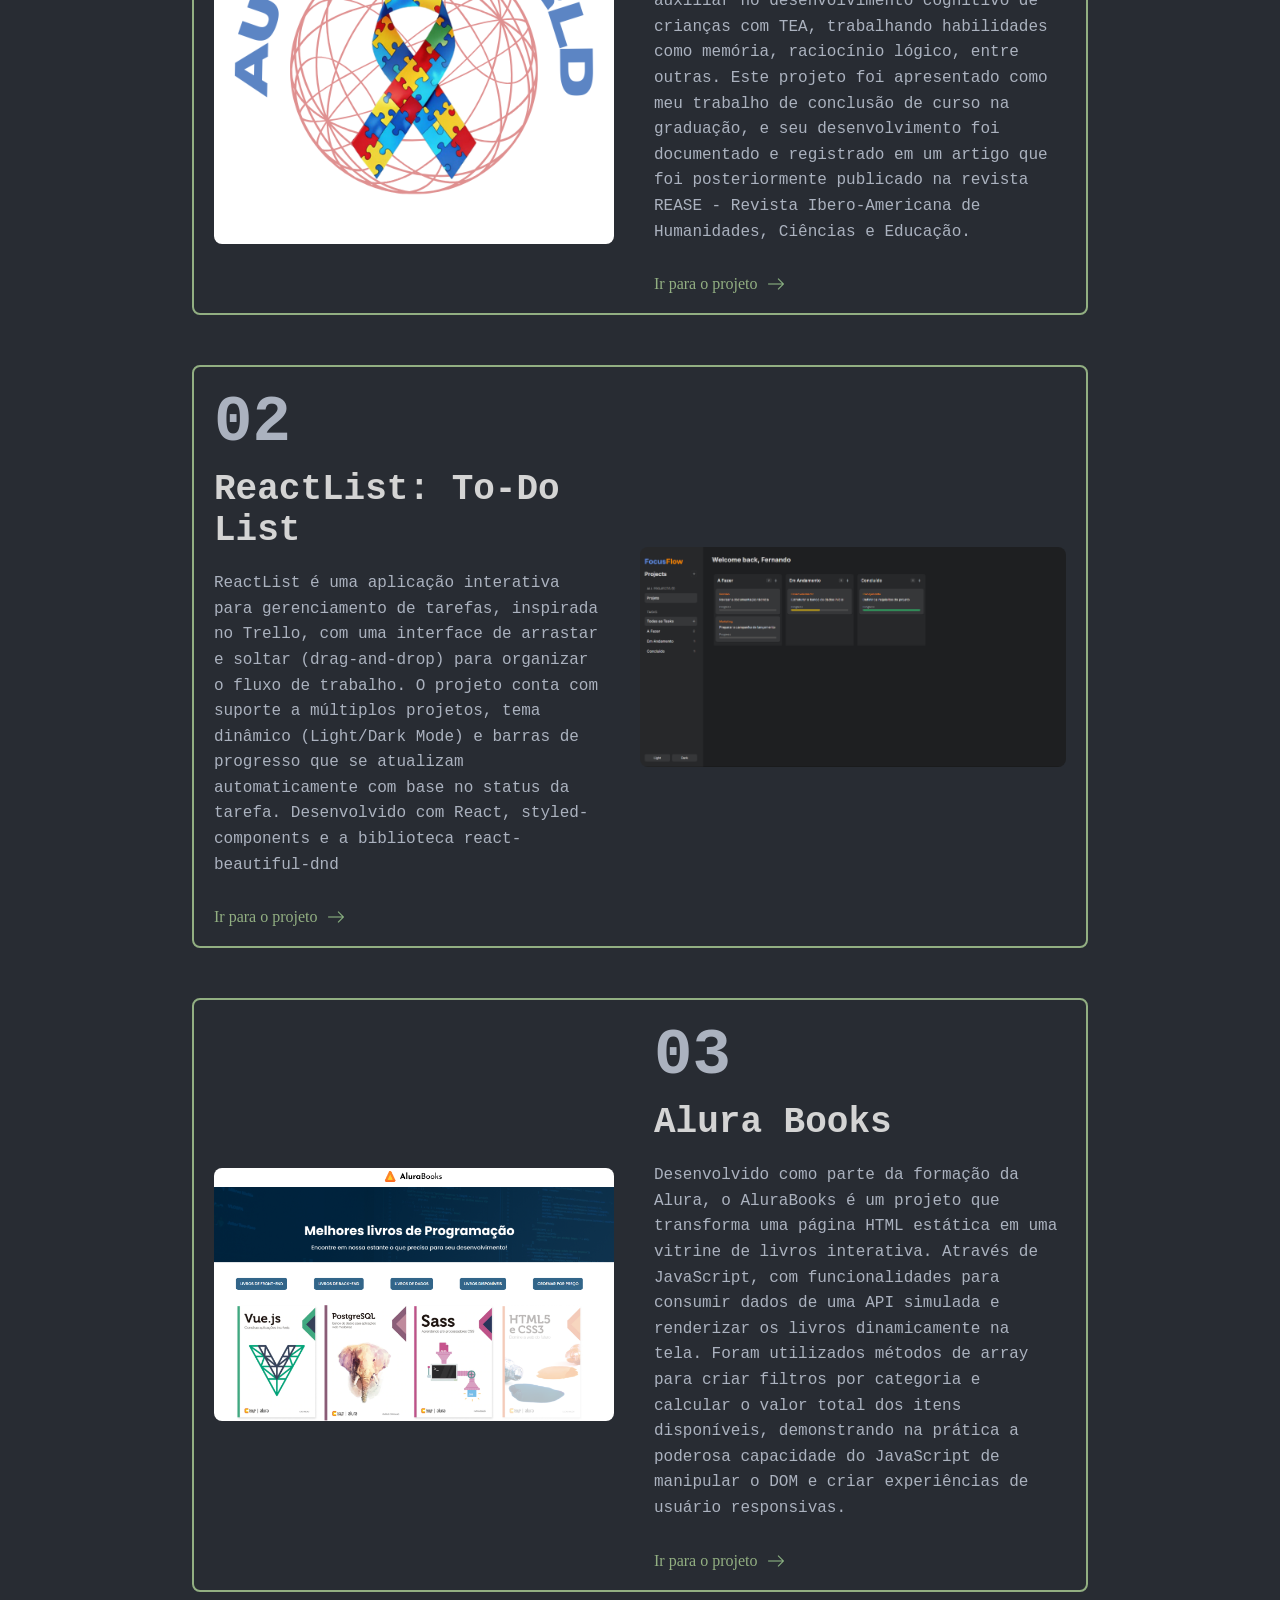
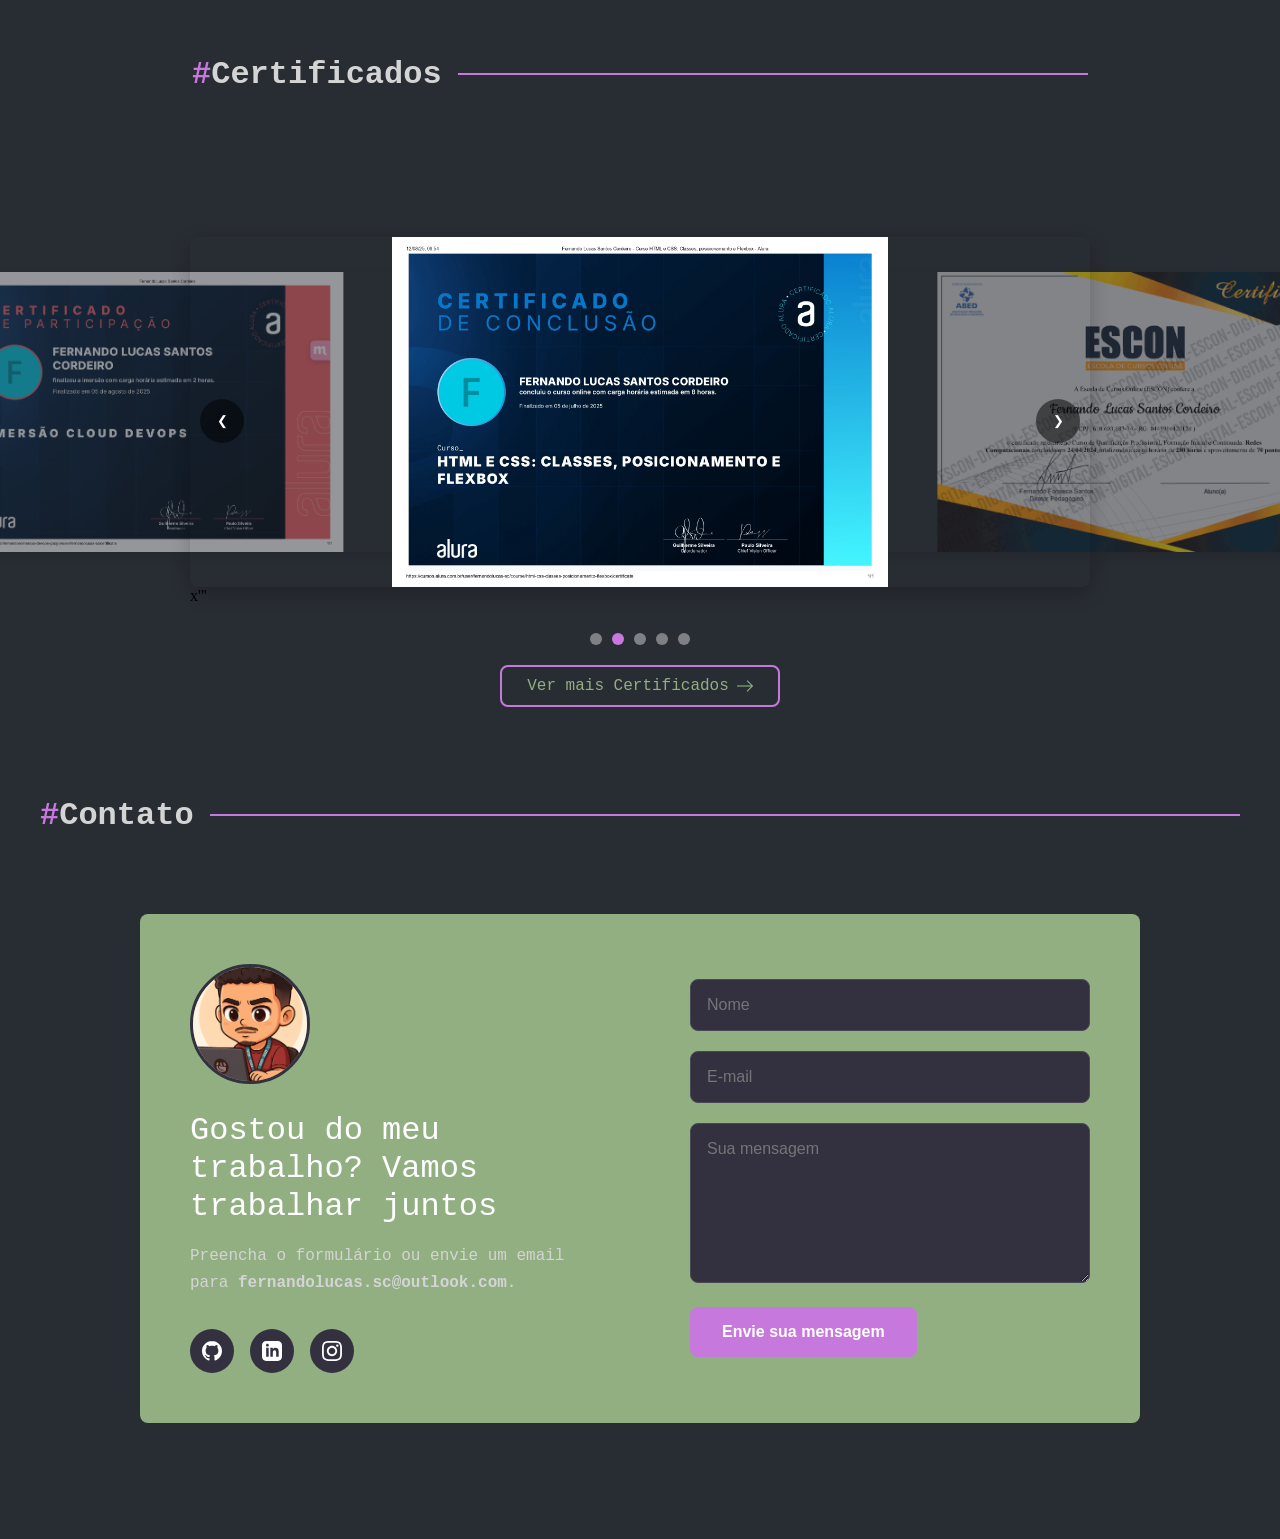
==== commit 527022fc: "update forms contato 2.1" ====
--- a/index.html
+++ b/index.html
@@ -241,7 +241,7 @@
                 </div>
             </div>
             
-            <form id="contact-form" class="contact-form" action="https://formspree.io/f/SEU_ENDPOINT_UNICO" method="POST">
+            <form id="contact-form" class="contact-form" action="https://formspree.io/f/xldlkkkq" method="POST">
                 <div class="form-group">
                     <label for="name" class="visually-hidden">Nome</label>
                     <input type="text" id="name" name="name" placeholder="Nome" required data-translate-key="form_name_placeholder">
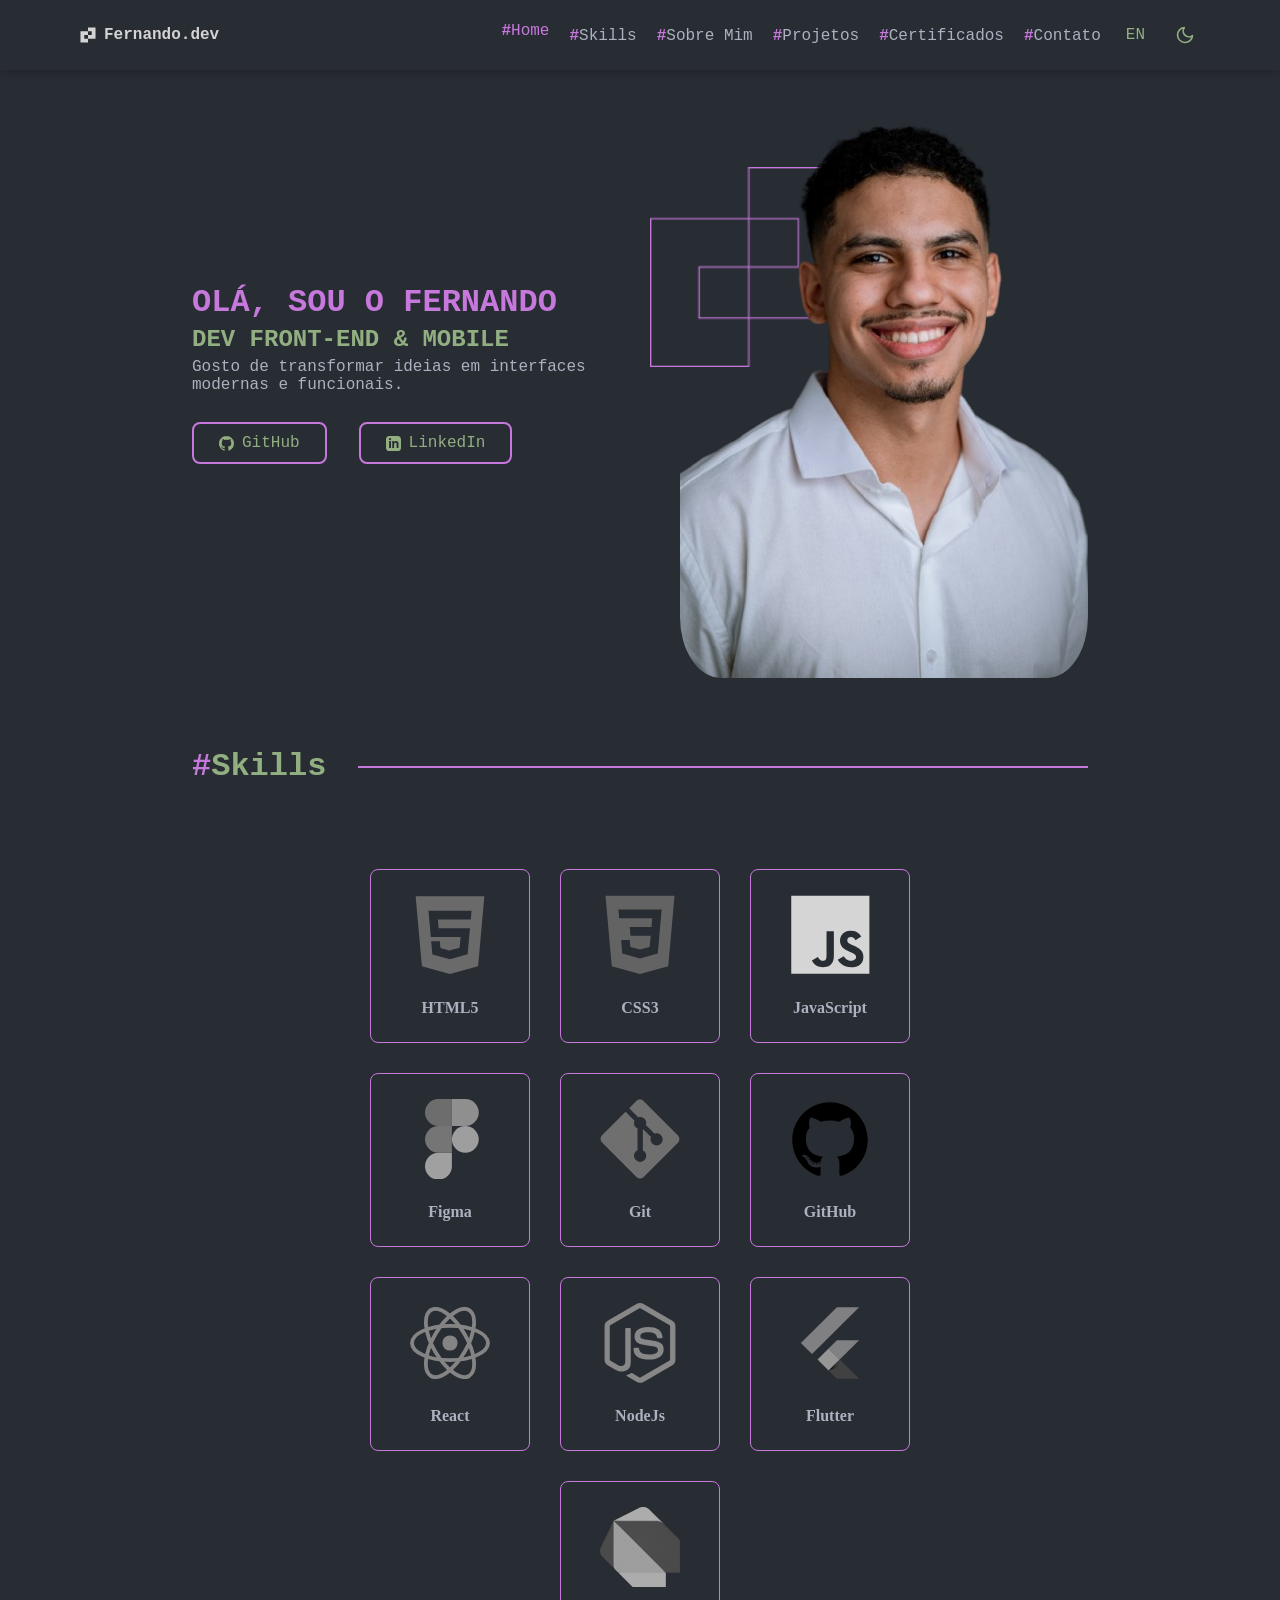
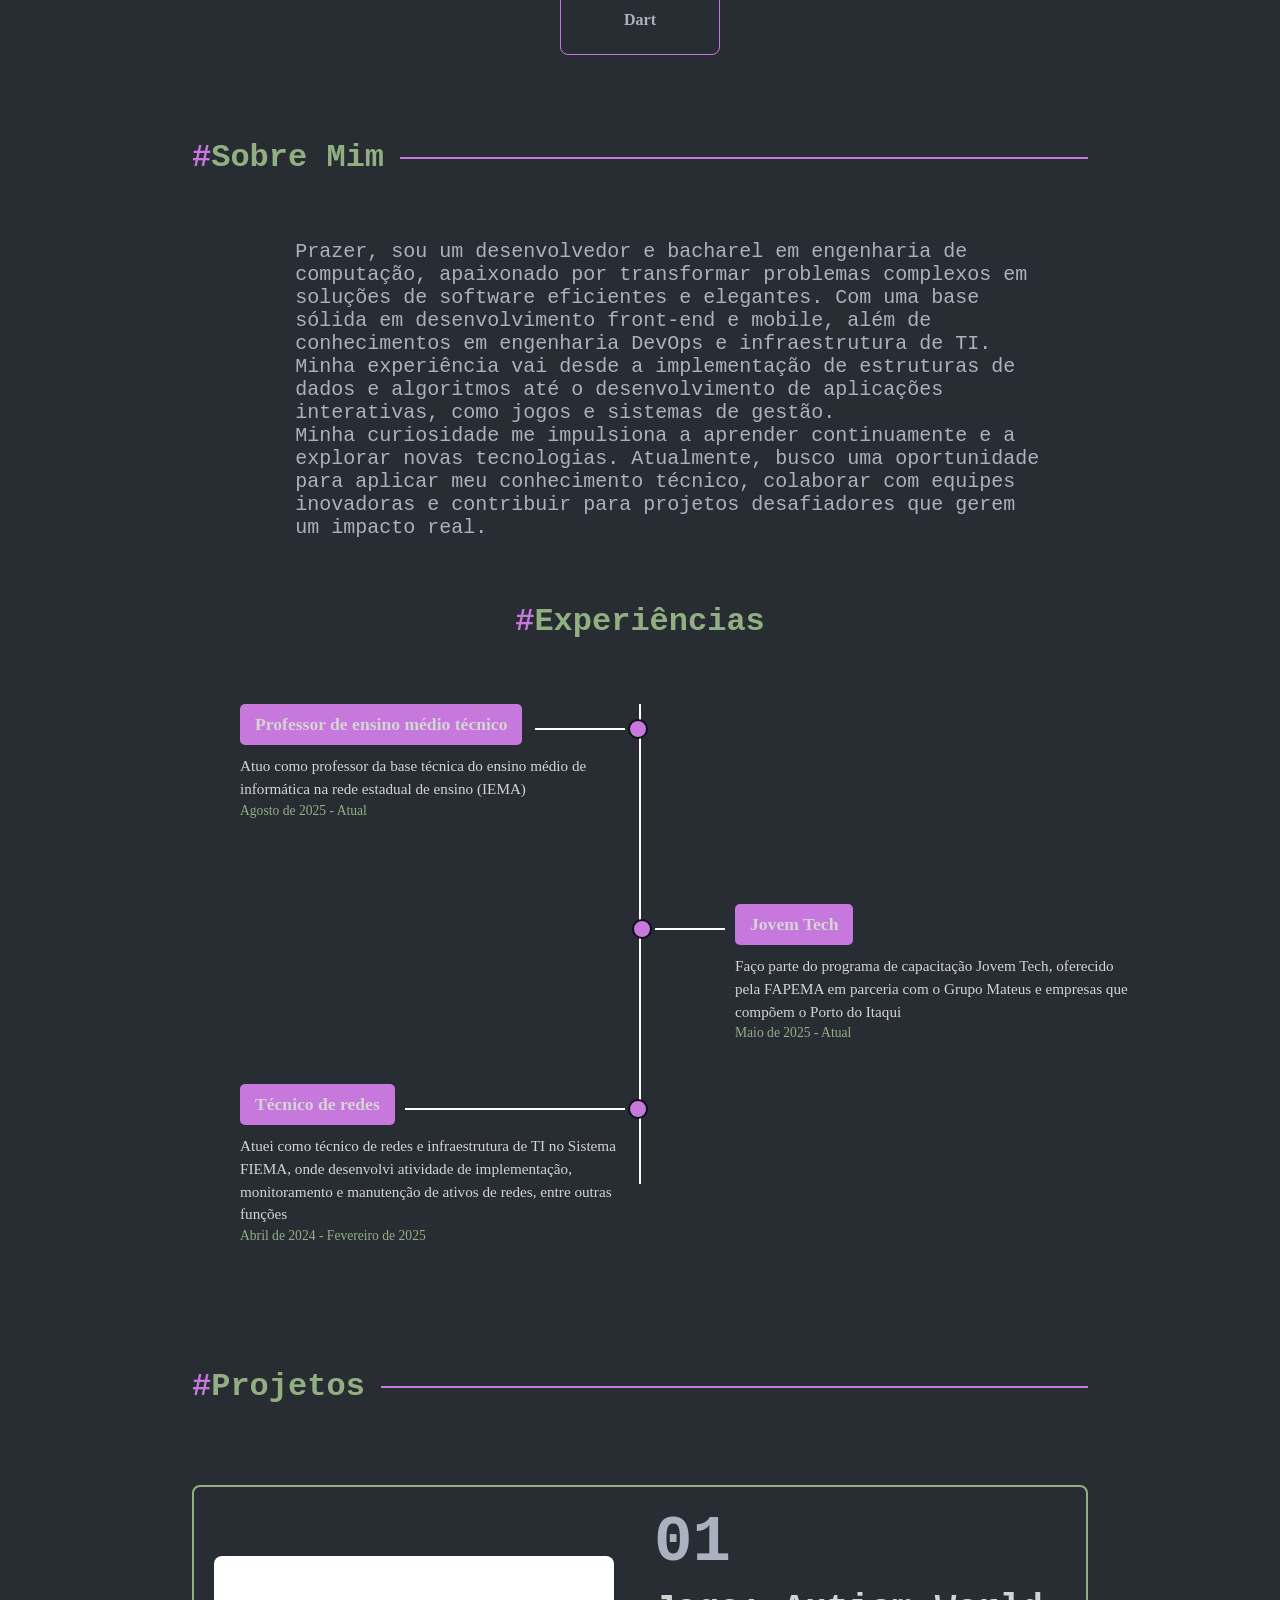
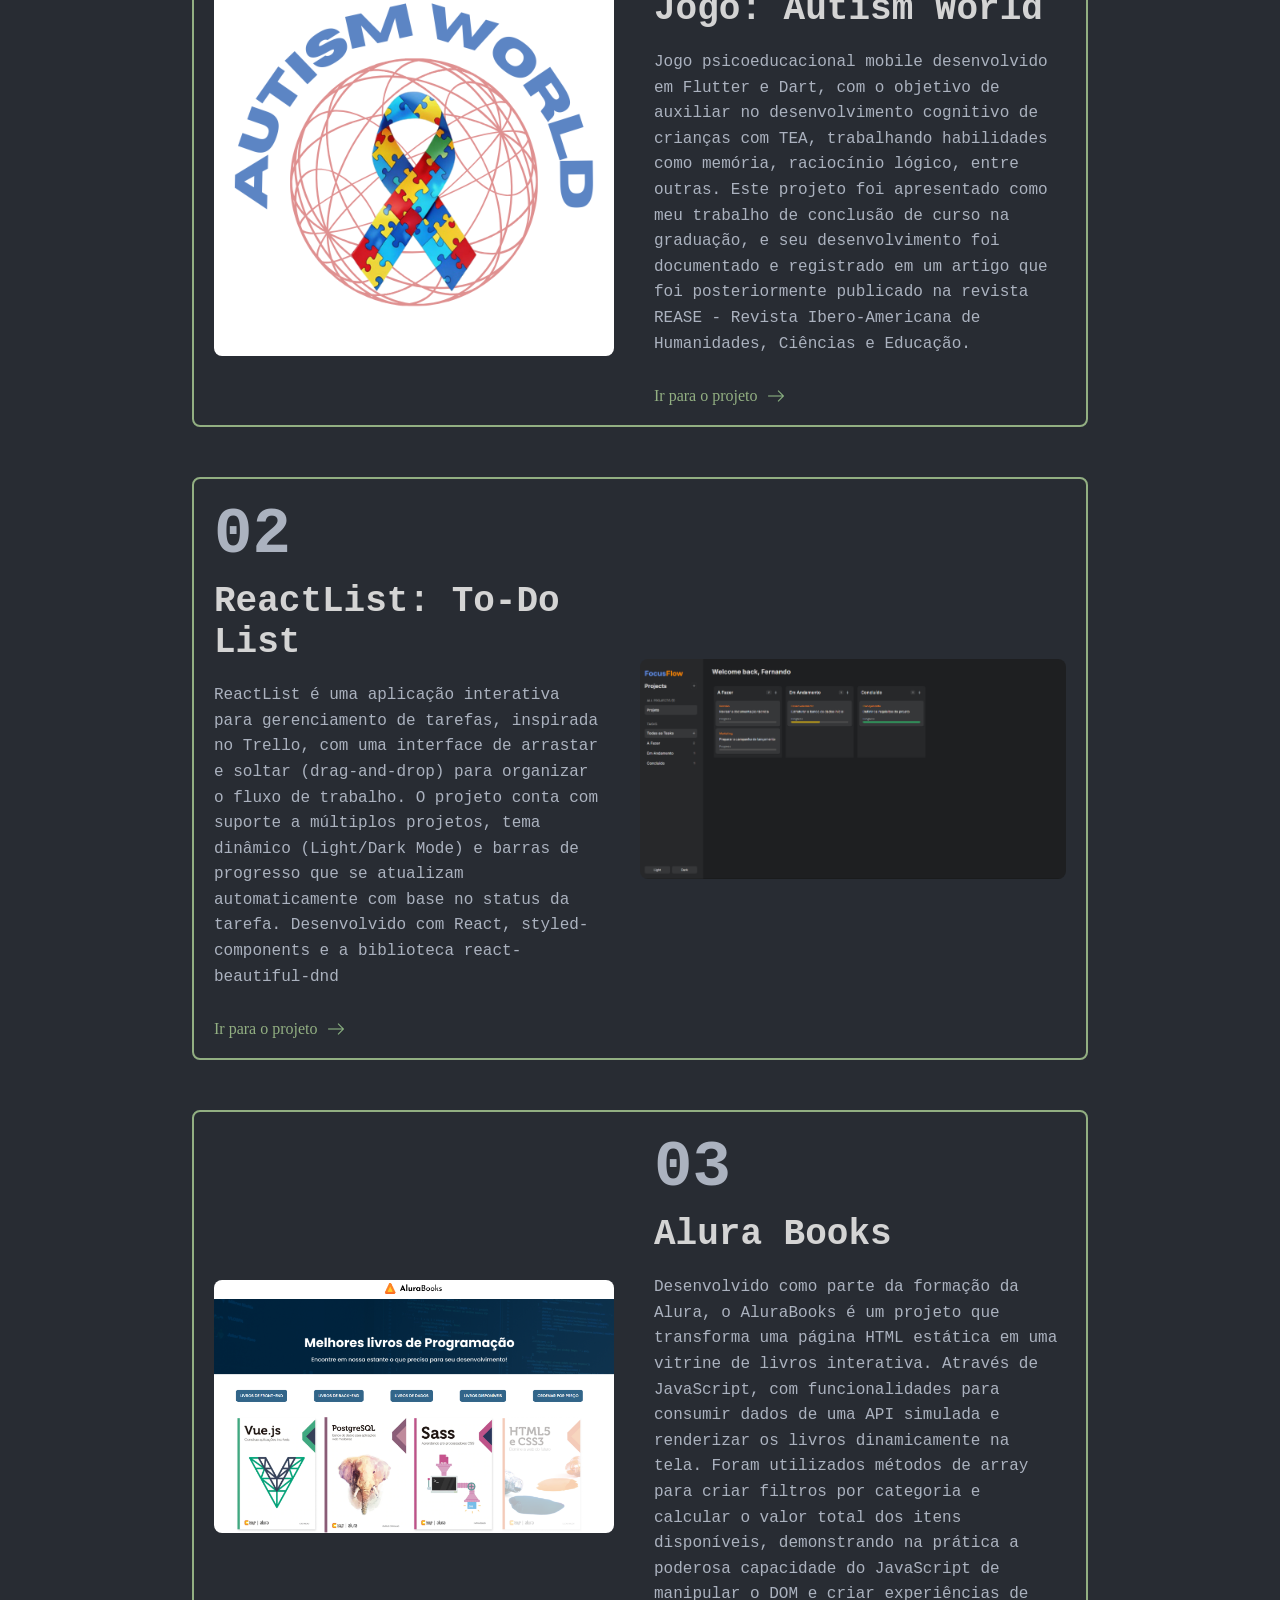
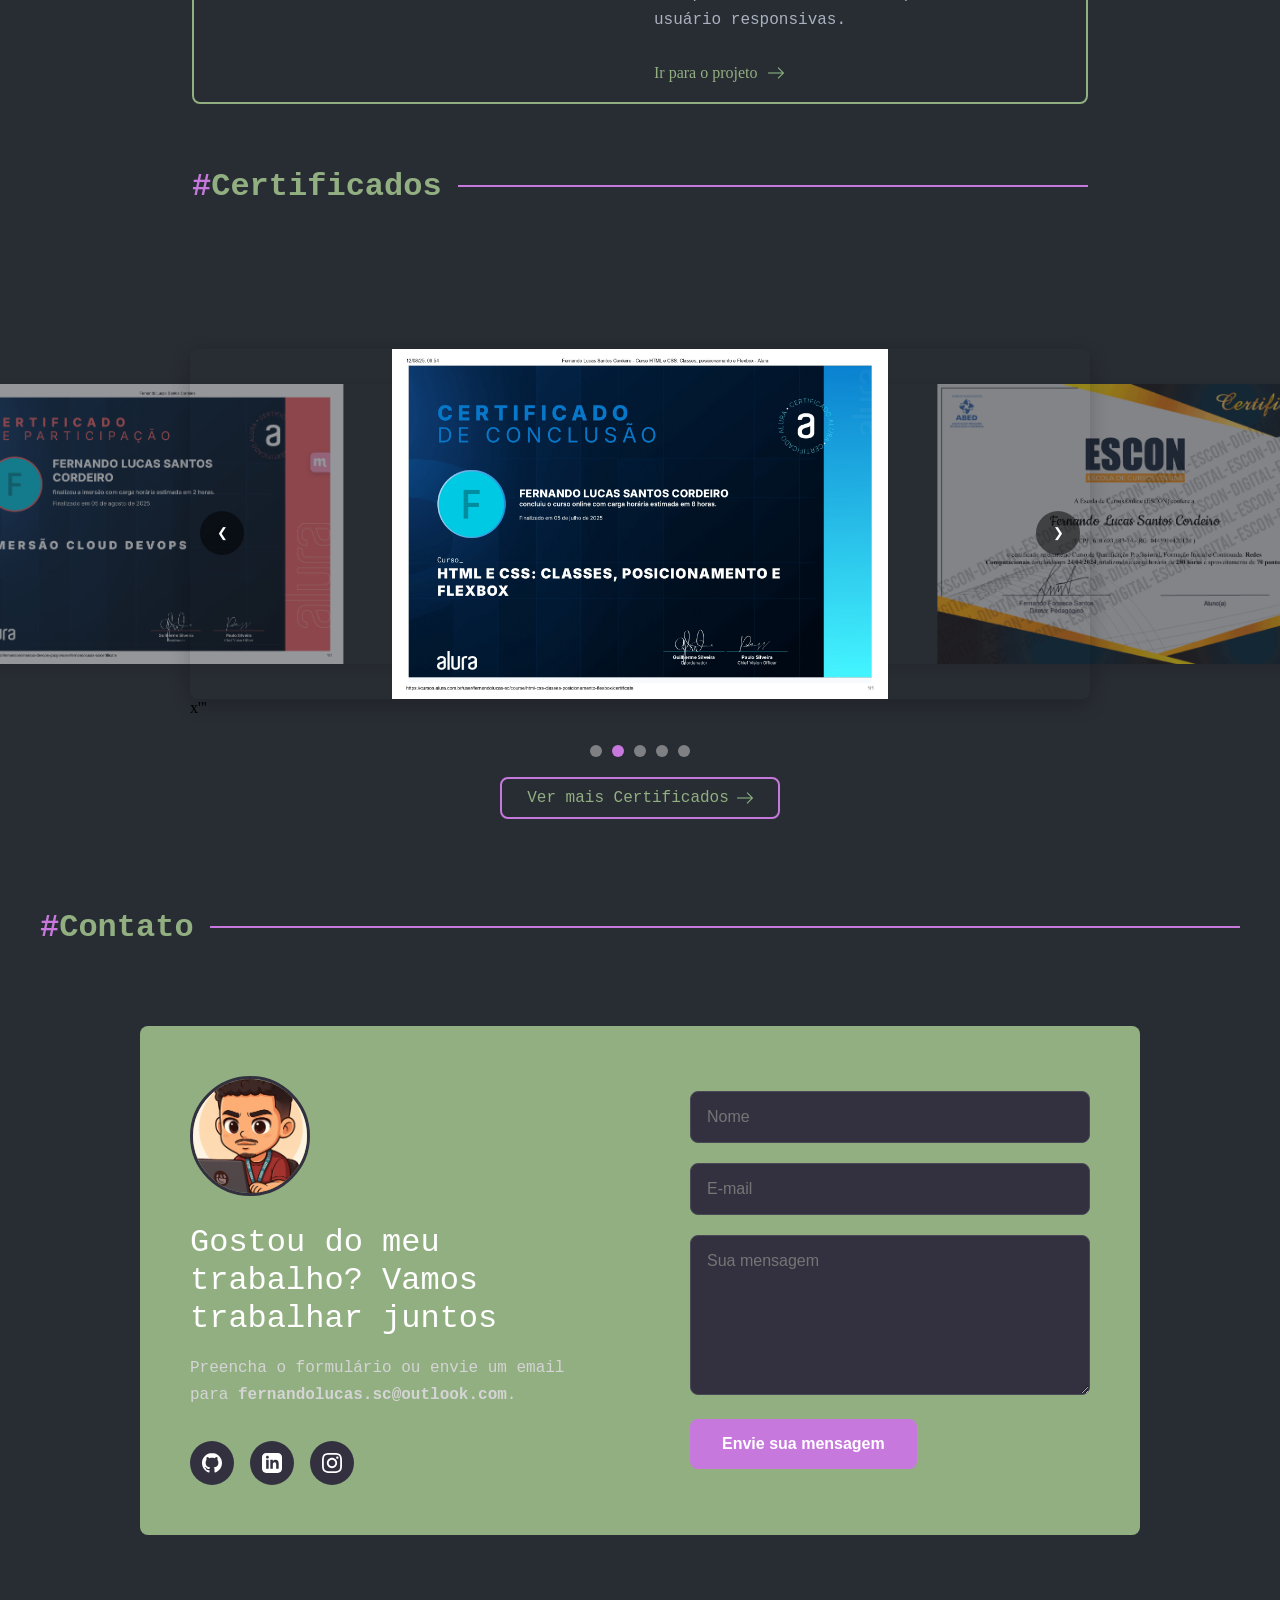
==== commit 0b5b8b24: "feature: alteração titulos" ====
--- a/index.html
+++ b/index.html
@@ -101,29 +101,26 @@
         </div>
     </div>
 
-     <section class="sessoes reveal" id="experiencias">
-        <h2 class="titulo-sessoes" data-translate-key="experiencias_title"><strong class="menu-destaque">#</strong>Experiências</h2>
-        <hr class="line">
-    </section>
+    <div class="titulo-experiencias"><h2 class="titulo-sessoes" data-translate-key="experiencias_title"> Minhas Experiências Profissionais</h2></div>    
     <div class="timeline-container reveal">
         <div class="timeline-item item-1">
             <div class="timeline-content">
-                <h3>Professor de ensino médio técnico</h3>
-                <p>Atuo como professor da base técnica do ensino médio de informática na rede estadual de ensino (IEMA)</p>
+                <h3 data-translate-key="experience_1_title">Professor de ensino médio técnico</h3>
+                <p data-translate-key="experience_1_desc">Atuo como professor da base técnica do ensino médio de informática na rede estadual de ensino (IEMA)</p>
                 <span class="date">Agosto de 2025 - Atual</span>
             </div>
         </div>
         <div class="timeline-item item-2">
             <div class="timeline-content">
-                <h3>Jovem Tech</h3>
-                <p>Faço parte do programa de capacitação Jovem Tech, oferecido pela FAPEMA em parceria com o Grupo Mateus e empresas que compõem o Porto do Itaqui</p>
+                <h3 data-translate-key="experience_2_title">Jovem Tech</h3>
+                <p data-translate-key="experience_2_desc">Faço parte do programa de capacitação Jovem Tech, oferecido pela FAPEMA em parceria com o Grupo Mateus e empresas que compõem o Porto do Itaqui</p>
                 <span class="date">Maio de 2025 - Atual</span>
             </div>
         </div>
         <div class="timeline-item item-3">
             <div class="timeline-content">
-                <h3>Técnico de redes</h3>
-                <p>Atuei como técnico de redes e infraestrutura de TI no Sistema FIEMA, onde desenvolvi atividade de implementação, monitoramento e manutenção de ativos de redes, entre outras funções</p>
+                <h3 data-translate-key="experience_3_title">Técnico de redes</h3>
+                <p data-translate-key="experience_3_desc">Atuei como técnico de redes e infraestrutura de TI no Sistema FIEMA, onde desenvolvi atividade de implementação, monitoramento e manutenção de ativos de redes, entre outras funções</p>
                 <span class="date">Abril de 2024 - Fevereiro de 2025</span>
             </div>
         </div>
@@ -241,7 +238,7 @@
                 </div>
             </div>
             
-            <form id="contact-form" class="contact-form" action="https://formspree.io/f/xldlkkkq" method="POST">
+            <form class="contact-form" action="https://formspree.io/f/xldlkkkq" method="POST">
                 <div class="form-group">
                     <label for="name" class="visually-hidden">Nome</label>
                     <input type="text" id="name" name="name" placeholder="Nome" required data-translate-key="form_name_placeholder">
@@ -256,7 +253,7 @@
                 </div>
                 <button type="submit" class="submit-button" data-translate-key="form_submit_button">
                     Envie sua mensagem
-                    <svg xmlns="http://www.w3.org/2000/svg" width="20" height="20" viewBox="0 0 24" fill="currentColor"><path d="M2.01 21L23 12 2.01 3 2 10l15 2-15 2z"/></svg>
+                    <svg xmlns="http://www.w3.org/2000/svg" width="20" height="20" viewBox="0 0 24 24" fill="currentColor"><path d="M2.01 21L23 12 2.01 3 2 10l15 2-15 2z"/></svg>
                 </button>
             </form>
         </div>
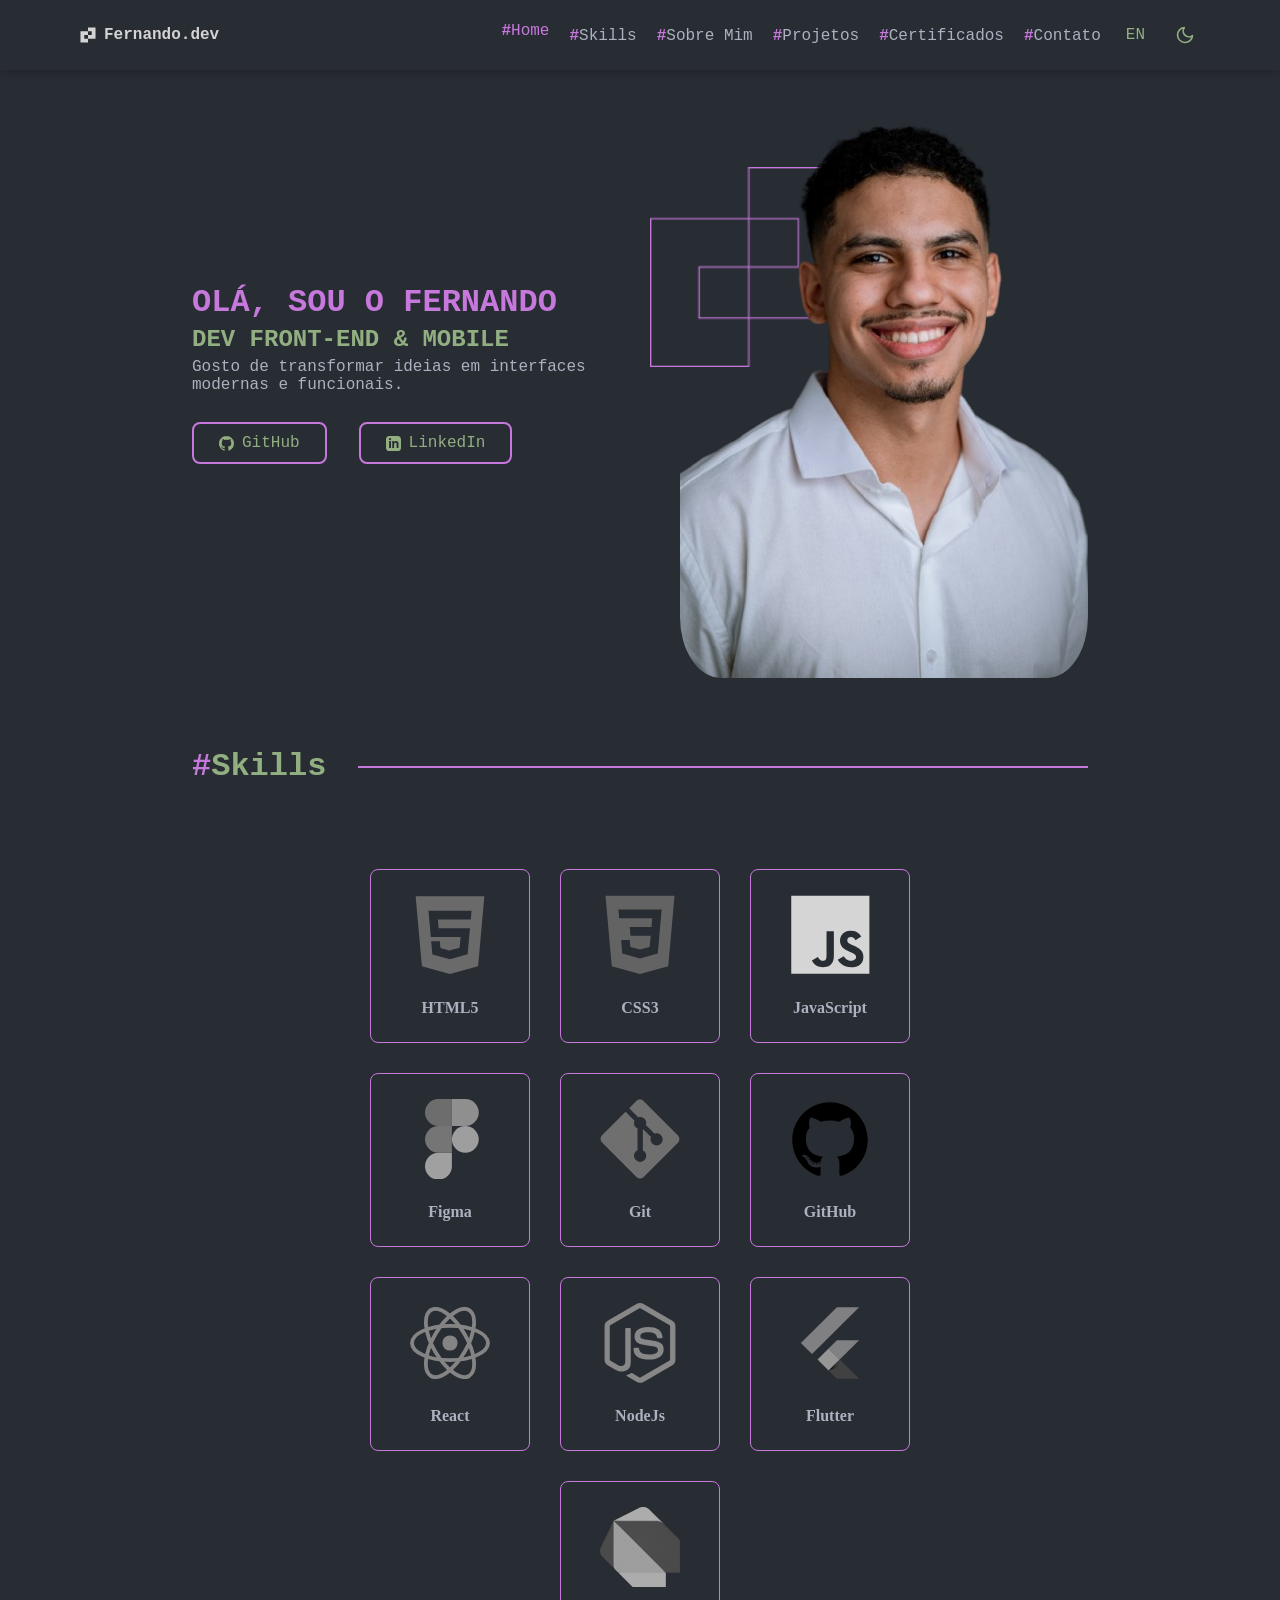
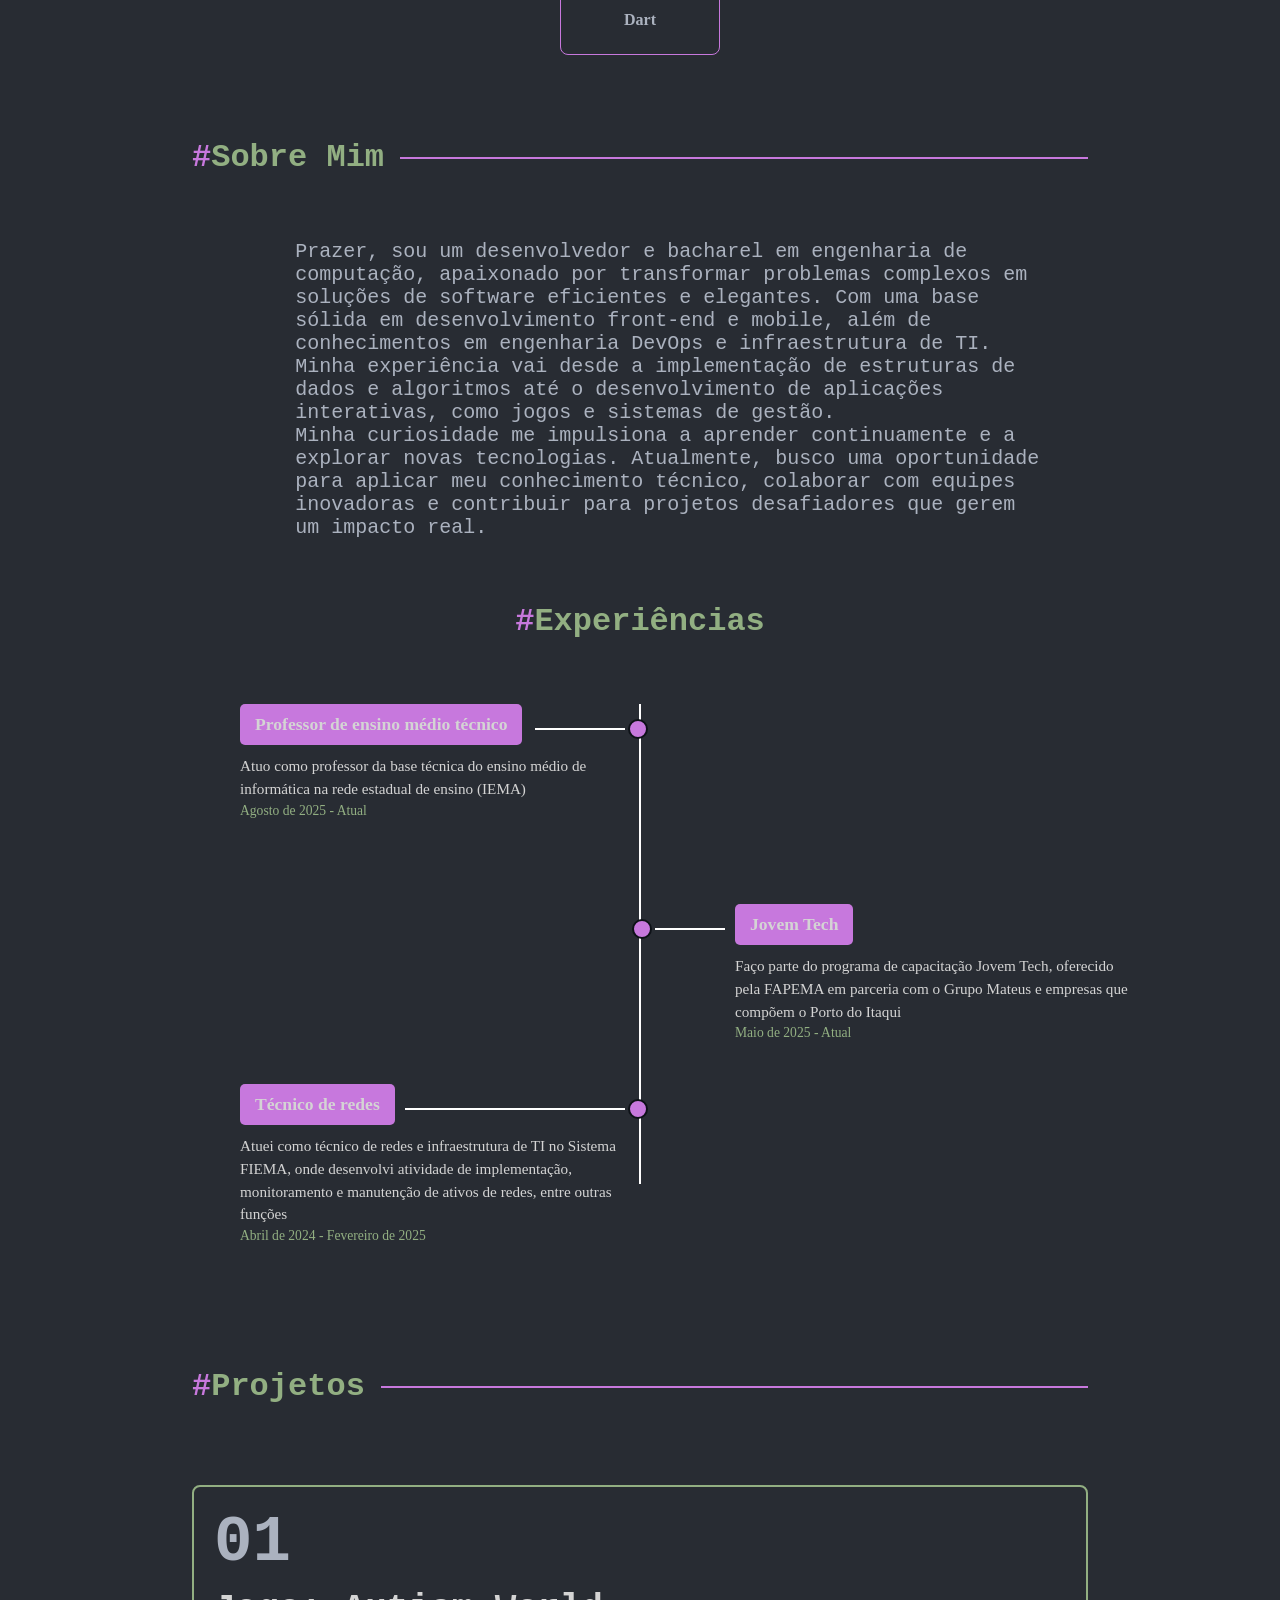
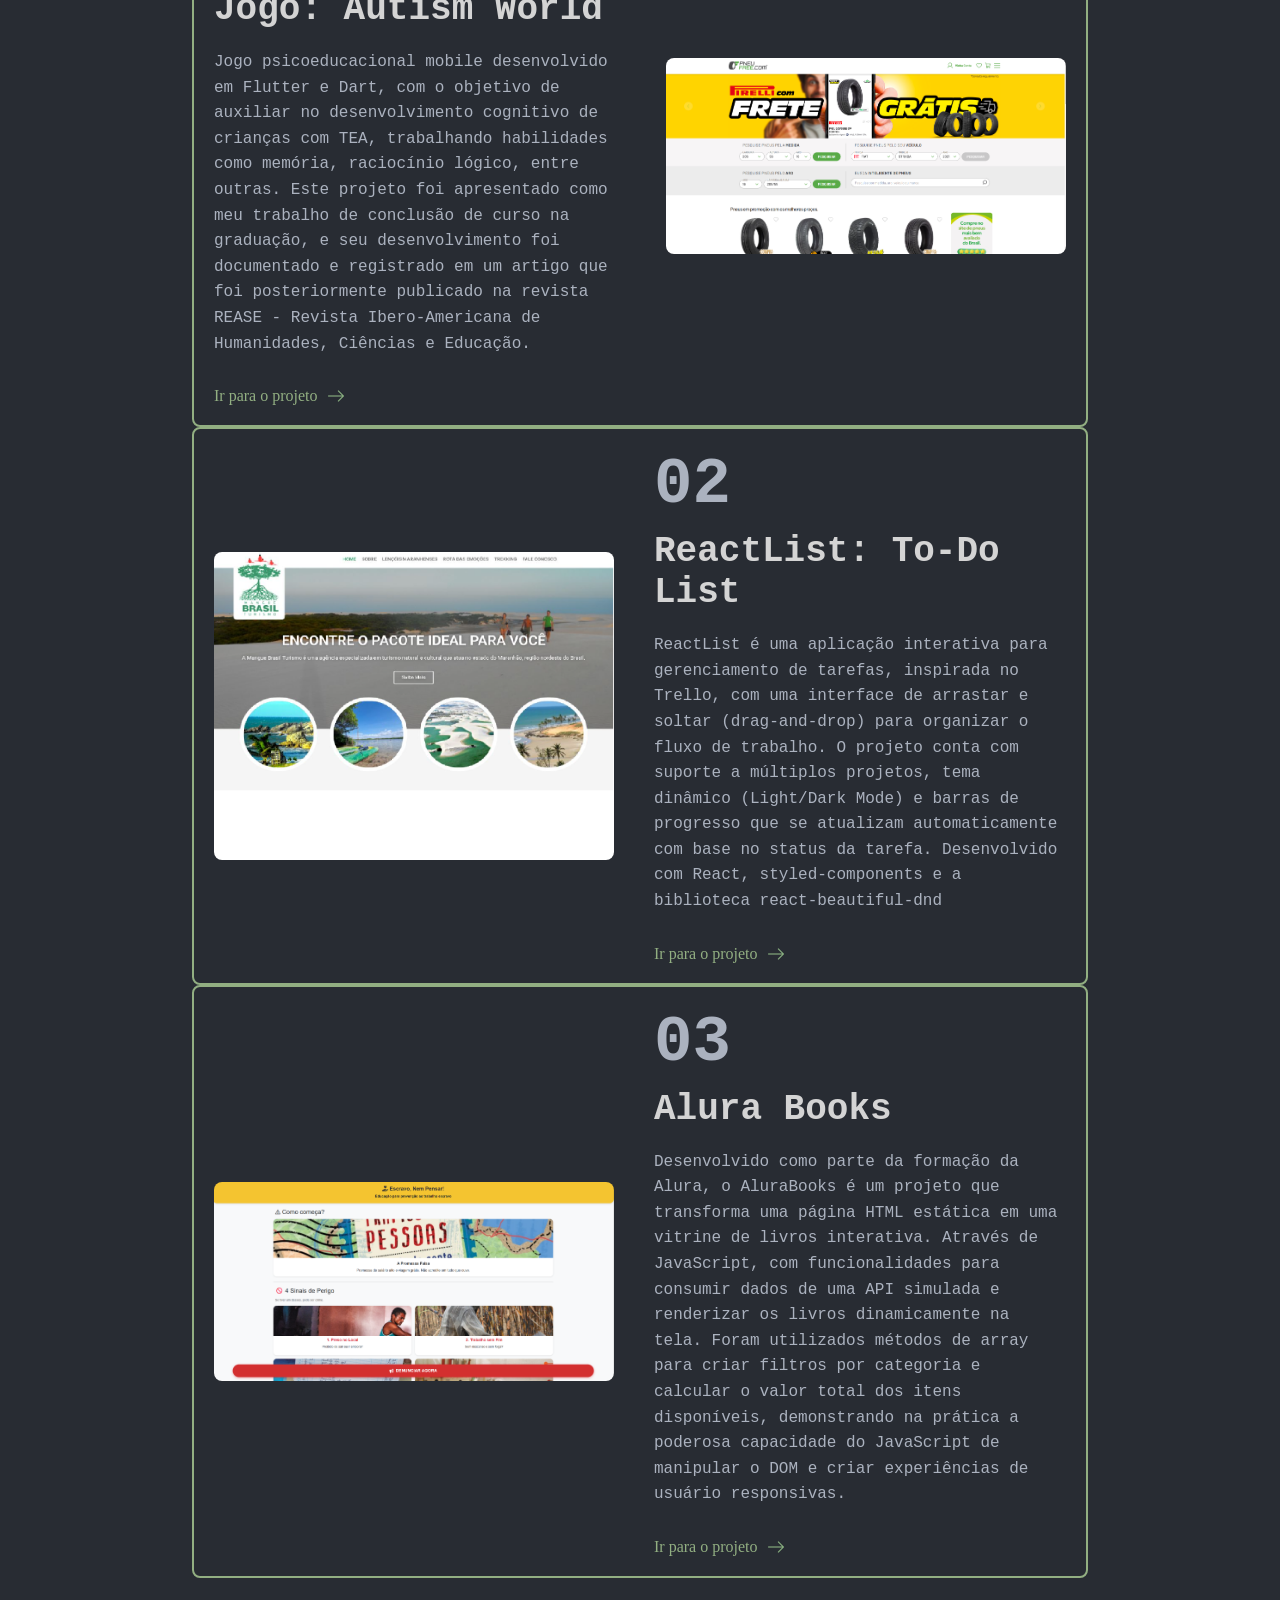
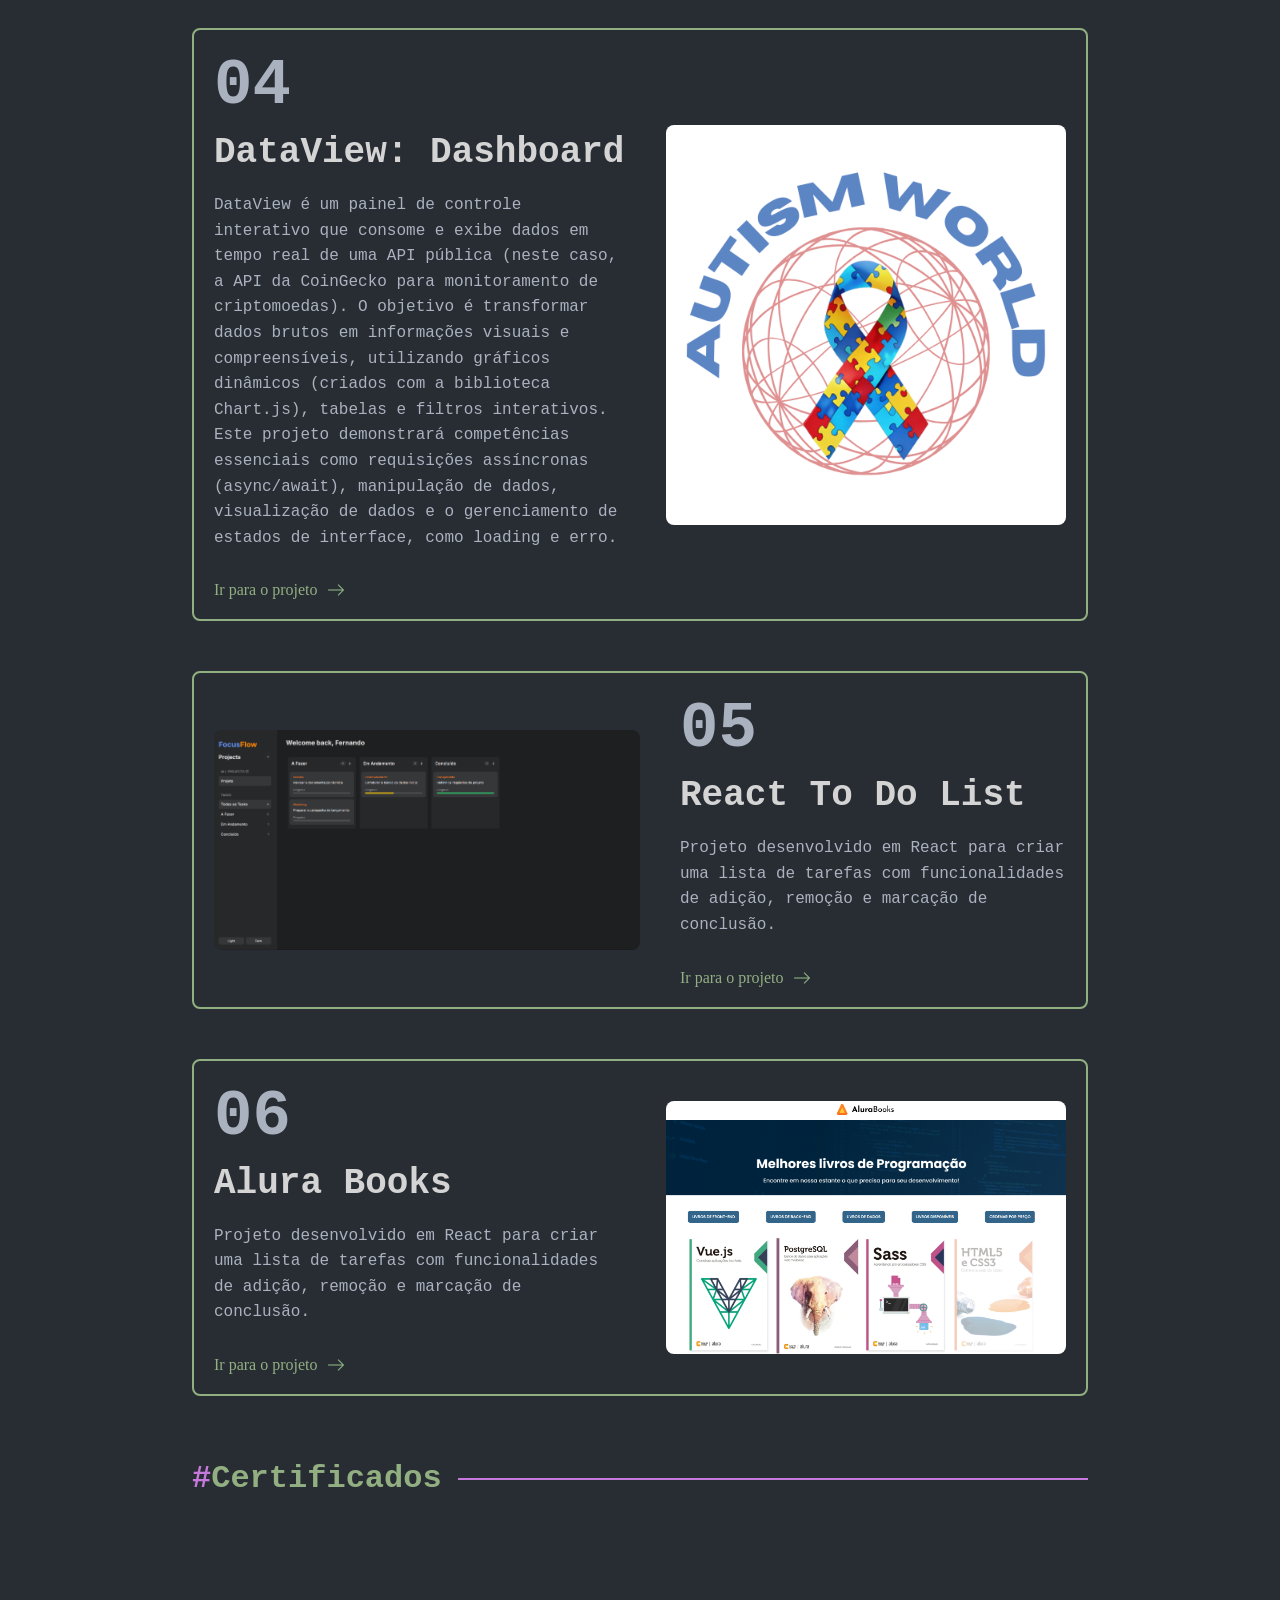
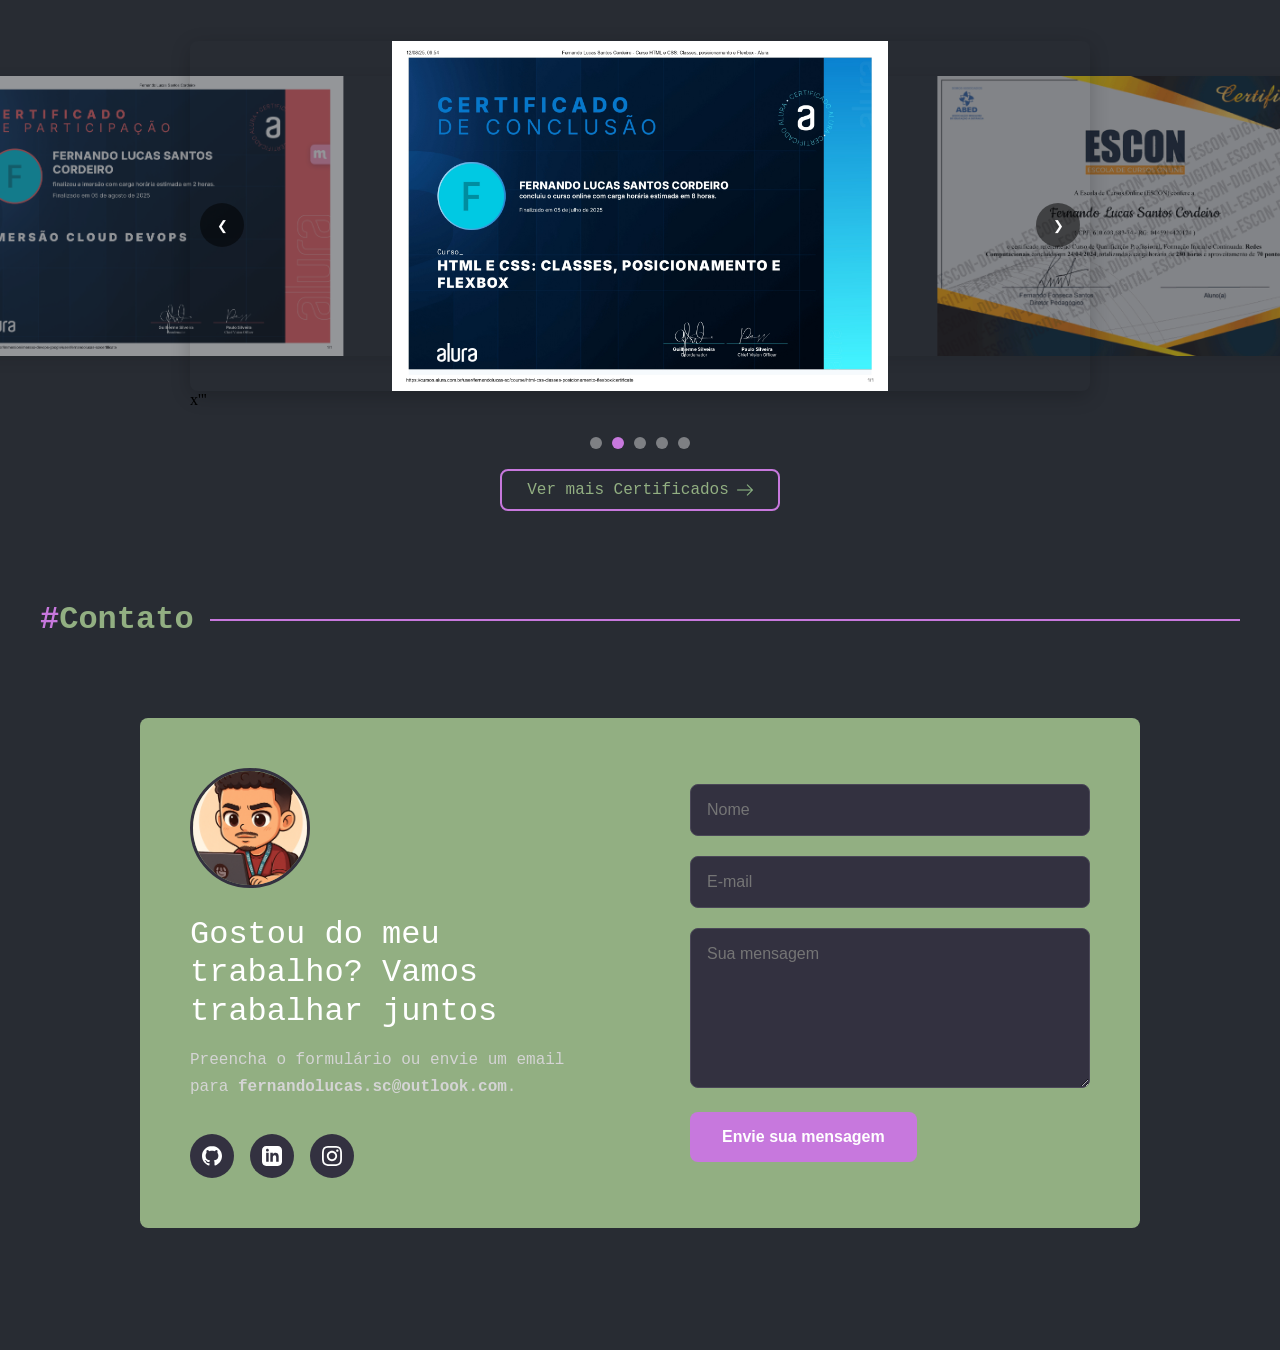
==== commit 29a1ccd0: "Add files via upload" ====
--- a/index.html
+++ b/index.html
@@ -95,7 +95,7 @@
         <div class="sobre-mim-conteudo">
             <img src="./assets/fotos_proprias/fl-formatura.jpg" alt="">
             <div class="sobre-mim-conteudo-texto">
-                <h2 class="sobre-mim-conteudo-texto" data-translate-key="about_text_1">Prazer, sou um desenvolvedor e bacharel em engenharia de computação, apaixonado por transformar problemas complexos em soluções de software eficientes e elegantes. Com uma base sólida em desenvolvimento front-end e mobile, além de conhecimentos em engenharia DevOps e infraestrutura de TI. Minha experiência vai desde a implementação de estruturas de dados e algoritmos até o desenvolvimento de aplicações interativas, como jogos e sistemas de gestão.</h2>
+                <h2 class="sobre-mim-conteudo-texto" data-translate-key="about_text_1">Prazer, sou um desenvolvedor e bacharel em engenharia de computação, pós graduado em Engenharia de Software e mestrando em Ciência da Computação. Sou apaixonado por transformar problemas complexos em soluções de software eficientes e elegantes. Com uma base sólida em desenvolvimento front-end e mobile, além de conhecimentos em engenharia DevOps e infraestrutura de TI. Minha experiência vai desde a implementação de estruturas de dados e algoritmos até o desenvolvimento de aplicações interativas, como jogos e sistemas de gestão.</h2>
                 <h2 class="sobre-mim-conteudo-texto" data-translate-key="about_text_2">Minha curiosidade me impulsiona a aprender continuamente e a explorar novas tecnologias. Atualmente, busco uma oportunidade para aplicar meu conhecimento técnico, colaborar com equipes inovadoras e contribuir para projetos desafiadores que gerem um impacto real.</h2>
             </div>
         </div>
@@ -131,15 +131,54 @@
             <h2 class="titulo-sessoes" data-translate-key="projects_title"><strong class="menu-destaque">#</strong>Projetos</h2>
             <hr class="line">
         </div>
+        <div class="projetos-conteudo reveal">
+            <img src="./assets/projetos/pneufree.png" alt="imagem ilustrativa do projeto" class="projetos-conteudo-image">
+            <div class="projetos-conteudo-texto">
+                <h1 class="projetos-conteudo-texto-contador">01</h1>
+                <h2 class="projetos-conteudo-texto-titulo" data-translate-key="project_01_title">Site empresarial: Pneu free</h2>
+                <p class="projetos-conteudo-texto-paragrafo" data-translate-key="project_01_desc">Projeto desenvolvido para uma loja virtual de pneus automotivos, com o objetivo de realização de todo o processo de vendas online.</p>
+                <a href="https://pneu-free.vercel.app" target="_blank" class="projetos-conteudo-texto-link" data-translate-key="projects_link_text">
+                    Ir para o projeto 
+                    <img src="./assets/seta.png" alt="ir para projeto">
+                </a>
+            </div>
+        </div>
+
+        <div class="projetos-conteudo reveal">
+            <img src="./assets/projetos/manguebrasil.png" alt="imagem ilustrativa do projeto" class="projetos-conteudo-image">
+            <div class="projetos-conteudo-texto">
+                <h1 class="projetos-conteudo-texto-contador">02</h1>
+                <h2 class="projetos-conteudo-texto-titulo" data-translate-key="project_02_title">Site empresarial: Mangue Brasil</h2>
+                <p class="projetos-conteudo-texto-paragrafo" data-translate-key="project_02_desc">Projeto desenvolvido para uma agencia de viajens local, com o propósito de divulgar seus serviços e atrair novos clientes.</p>
+                <a href="https://mangue-brasil.vercel.app" target="_blank" class="projetos-conteudo-texto-link" data-translate-key="projects_link_text">
+                    Ir para o projeto 
+                    <img src="./assets/seta.png" alt="ir para projeto">
+                </a>
+            </div>
+        </div>
 
         <div class="projetos-container">
+            <div class="projetos-conteudo reveal">
+                <img src="./assets/projetos/escravonempensar.png" alt="imagem ilustrativa do projeto" class="projetos-conteudo-image">
+                <div class="projetos-conteudo-texto">
+                    <h1 class="projetos-conteudo-texto-contador">03</h1>
+                    <h2 class="projetos-conteudo-texto-titulo" data-translate-key="project_03_title">Site/App Mobile: Escravo nem Pensar</h2>
+                    <p class="projetos-conteudo-texto-paragrafo" data-translate-key="project_03_desc">Site Informativo desenvolvido junto ao NEADH (Nucleo Antirracista e ded direitos humanos do IEMA) com o objetivo de conscientizar sobre o trabalho análogo a escravidão.</p>
+                    <a href="https://escravonempensar.netlify.app" target="_blank" class="projetos-conteudo-texto-link" data-translate-key="projects_link_text">
+                        Ir para o projeto 
+                        <img src="./assets/seta.png" alt="ir para projeto">
+                    </a>
+                </div>
+            </div>
+
+
             <div class="projetos-conteudo reveal">
                 <img src="./assets/projetos/autismWorld.svg" alt="imagem ilustrativa do projeto" class="projetos-conteudo-image">
                 <div class="projetos-conteudo-texto">
-                    <h1 class="projetos-conteudo-texto-contador">01</h1>
-                    <h2 class="projetos-conteudo-texto-titulo" data-translate-key="project_01_title">Jogo: Autism World</h2>
-                    <p class="projetos-conteudo-texto-paragrafo" data-translate-key="project_01_desc">Jogo psicoeducacional mobile desenvolvido em Flutter e Dart, com o objetivo de auxiliar no desenvolvimento cognitivo de crianças com TEA, trabalhando habilidades como memória, raciocínio lógico, entre outras. Este projeto foi apresentado como meu trabalho de conclusão de curso na graduação, e seu desenvolvimento foi documentado e registrado em um artigo que foi posteriormente publicado na revista REASE - Revista Ibero-Americana de Humanidades, Ciências e Educação.</p>
-                    <a href="" target="_blank" class="projetos-conteudo-texto-link" data-translate-key="projects_link_text">
+                    <h1 class="projetos-conteudo-texto-contador">04</h1>
+                    <h2 class="projetos-conteudo-texto-titulo" data-translate-key="project_04_title">Jogo: Autism World</h2>
+                    <p class="projetos-conteudo-texto-paragrafo" data-translate-key="project_04_desc">Jogo psicoeducacional mobile desenvolvido em Flutter e Dart, com o objetivo de auxiliar no desenvolvimento cognitivo de crianças com TEA, trabalhando habilidades como memória, raciocínio lógico, entre outras. Este projeto foi apresentado como meu trabalho de conclusão de curso na graduação, e seu desenvolvimento foi documentado e registrado em um artigo que foi posteriormente publicado na revista REASE - Revista Ibero-Americana de Humanidades, Ciências e Educação.</p>
+                    <a href="https://github.com/fernandoluccaas/autismWorld" target="_blank" class="projetos-conteudo-texto-link" data-translate-key="projects_link_text">
                         Ir para o projeto 
                         <img src="./assets/seta.png" alt="ir para projeto">
                     </a>
@@ -149,9 +188,9 @@
             <div class="projetos-conteudo reveal">
                 <img src="./assets/projetos/ToDoList.png" alt="imagem ilustrativa do projeto" class="projetos-conteudo-image-max">
                 <div class="projetos-conteudo-texto">
-                    <h1 class="projetos-conteudo-texto-contador">02</h1>
-                    <h2 class="projetos-conteudo-texto-titulo" data-translate-key="project_02_title">projeto 02</h2>
-                    <p class="projetos-conteudo-texto-paragrafo" data-translate-key="project_02_desc">Lorem, ipsum dolor sit amet consectetur adipisicing elit. Architecto ipsum id, inventore, veniam quidem tempora vero quas sit delectus reiciendis qui nulla odio ea ipsa dolor molestias necessitatibus aliquid ab.</p>
+                    <h1 class="projetos-conteudo-texto-contador">05</h1>
+                    <h2 class="projetos-conteudo-texto-titulo" data-translate-key="project_05_title">React To Do List</h2>
+                    <p class="projetos-conteudo-texto-paragrafo" data-translate-key="project_05_desc">Projeto desenvolvido em React para criar uma lista de tarefas com funcionalidades de adição, remoção e marcação de conclusão.</p>
                     <a href="https://github.com/fernandoluccaas/ReactList" target="_blank" class="projetos-conteudo-texto-link" data-translate-key="projects_link_text">
                         Ir para o projeto 
                         <img src="./assets/seta.png" alt="ir para projeto">
@@ -162,9 +201,9 @@
             <div class="projetos-conteudo reveal">
                 <img src="./assets/projetos/aluraBooks.png" alt="imagem ilustrativa do projeto" class="projetos-conteudo-image">
                 <div class="projetos-conteudo-texto">
-                    <h1 class="projetos-conteudo-texto-contador">03</h1>
-                    <h2 class="projetos-conteudo-texto-titulo" data-translate-key="project_03_title">projeto 03</h2>
-                    <p class="projetos-conteudo-texto-paragrafo" data-translate-key="project_03_desc">Lorem ipsum dolor, sit amet consectetur adipisicing elit. Atque illo nostrum nam ad cupiditate magnam vero molestiae fugit minus. A neque sunt dolorem, odit ex illum id ut exercitationem. Voluptates.</p>
+                    <h1 class="projetos-conteudo-texto-contador">06</h1>
+                    <h2 class="projetos-conteudo-texto-titulo" data-translate-key="project_06_title">Alura Books</h2>
+                    <p class="projetos-conteudo-texto-paragrafo" data-translate-key="project_06_desc">Projeto desenvolvido em React para criar uma lista de tarefas com funcionalidades de adição, remoção e marcação de conclusão.</p>
                     <a href="https://github.com/fernandoluccaas/AluraBooks" target="_blank" class="projetos-conteudo-texto-link" data-translate-key="projects_link_text">
                         Ir para o projeto 
                         <img src="./assets/seta.png" alt="ir para projeto">
@@ -238,7 +277,7 @@
                 </div>
             </div>
             
-            <form class="contact-form" action="https://formspree.io/f/xldlkkkq" method="POST">
+            <form id="contact-form" class="contact-form" action="https://formspree.io/f/xldlkkkq" method="POST">
                 <div class="form-group">
                     <label for="name" class="visually-hidden">Nome</label>
                     <input type="text" id="name" name="name" placeholder="Nome" required data-translate-key="form_name_placeholder">
@@ -253,7 +292,7 @@
                 </div>
                 <button type="submit" class="submit-button" data-translate-key="form_submit_button">
                     Envie sua mensagem
-                    <svg xmlns="http://www.w3.org/2000/svg" width="20" height="20" viewBox="0 0 24 24" fill="currentColor"><path d="M2.01 21L23 12 2.01 3 2 10l15 2-15 2z"/></svg>
+                    <svg xmlns="http://www.w3.org/2000/svg" width="20" height="20" viewBox="0 0 24" fill="currentColor"><path d="M2.01 21L23 12 2.01 3 2 10l15 2-15 2z"/></svg>
                 </button>
             </form>
         </div>
@@ -279,4 +318,4 @@
     <script src="./scripts/languaje.js"></script> 
     <script src="./scripts/mobile-menu.js"></script>
     </body>
-</html>+</html>
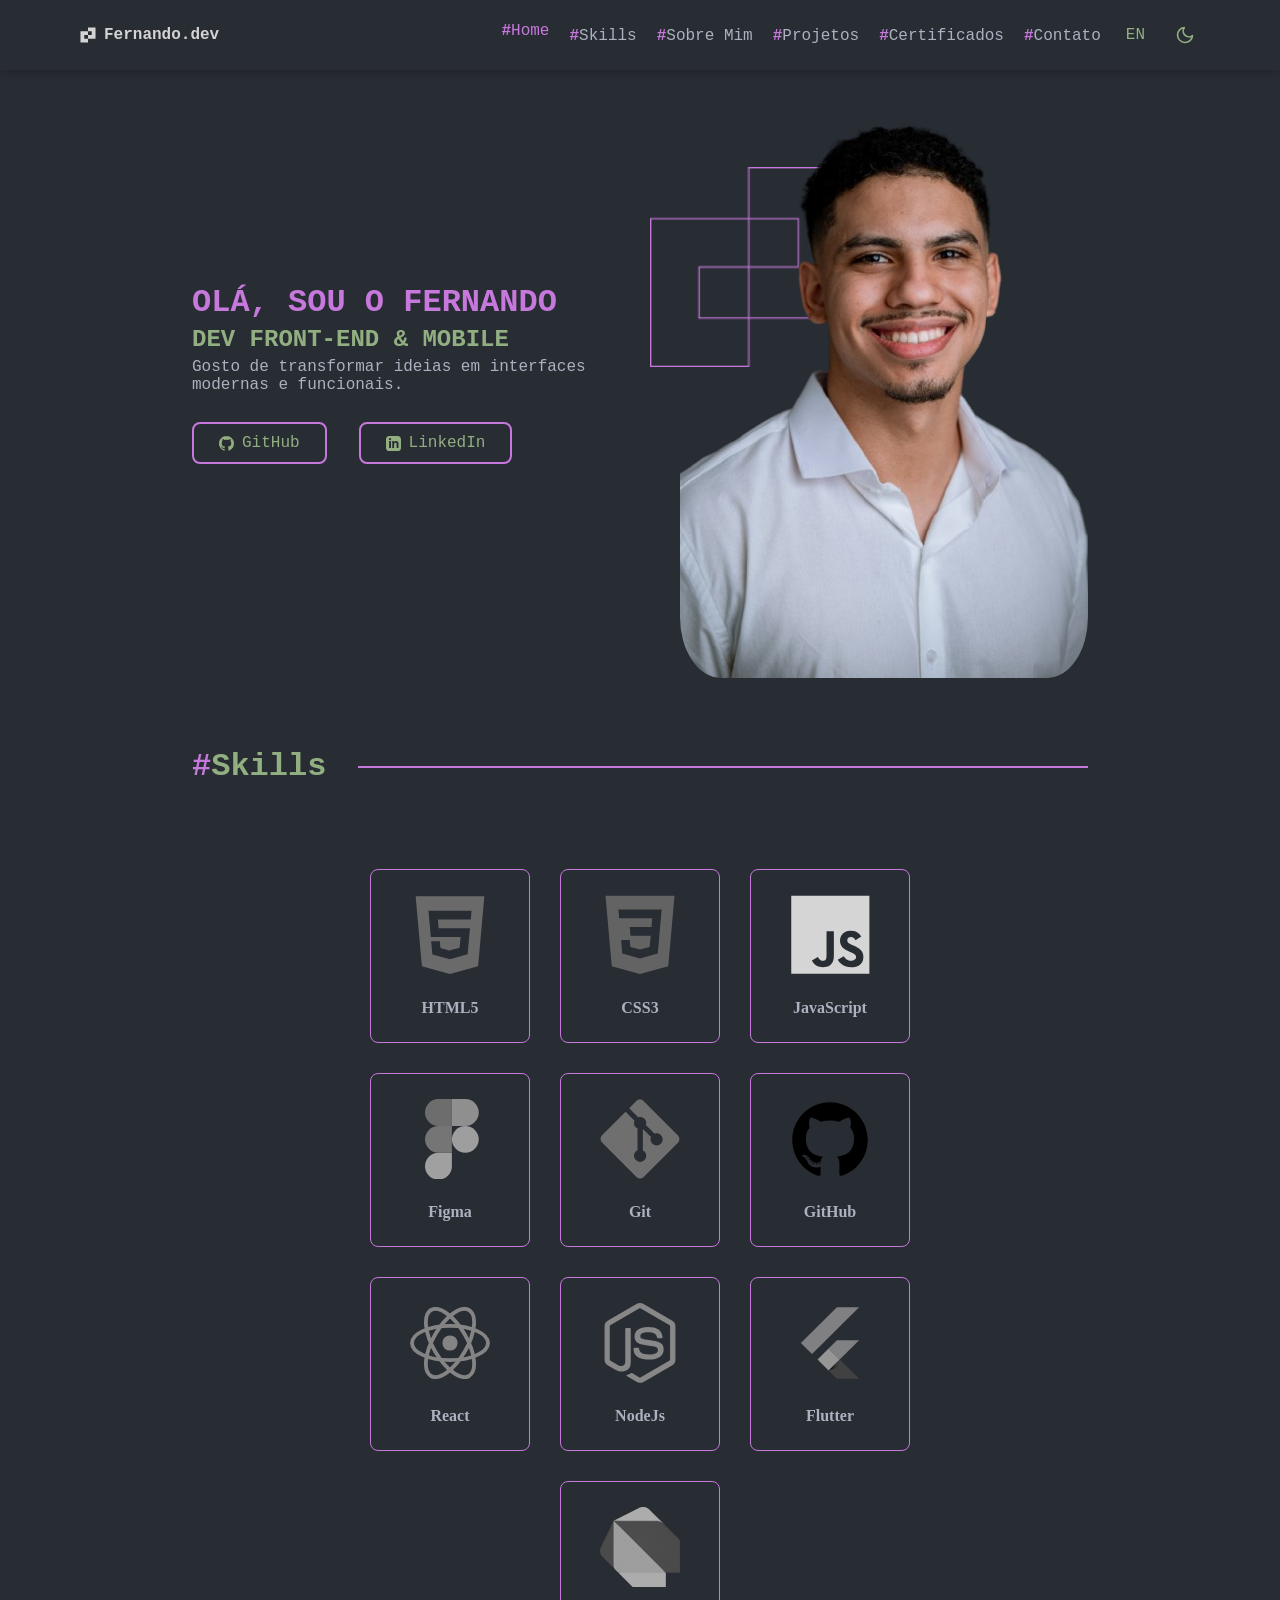
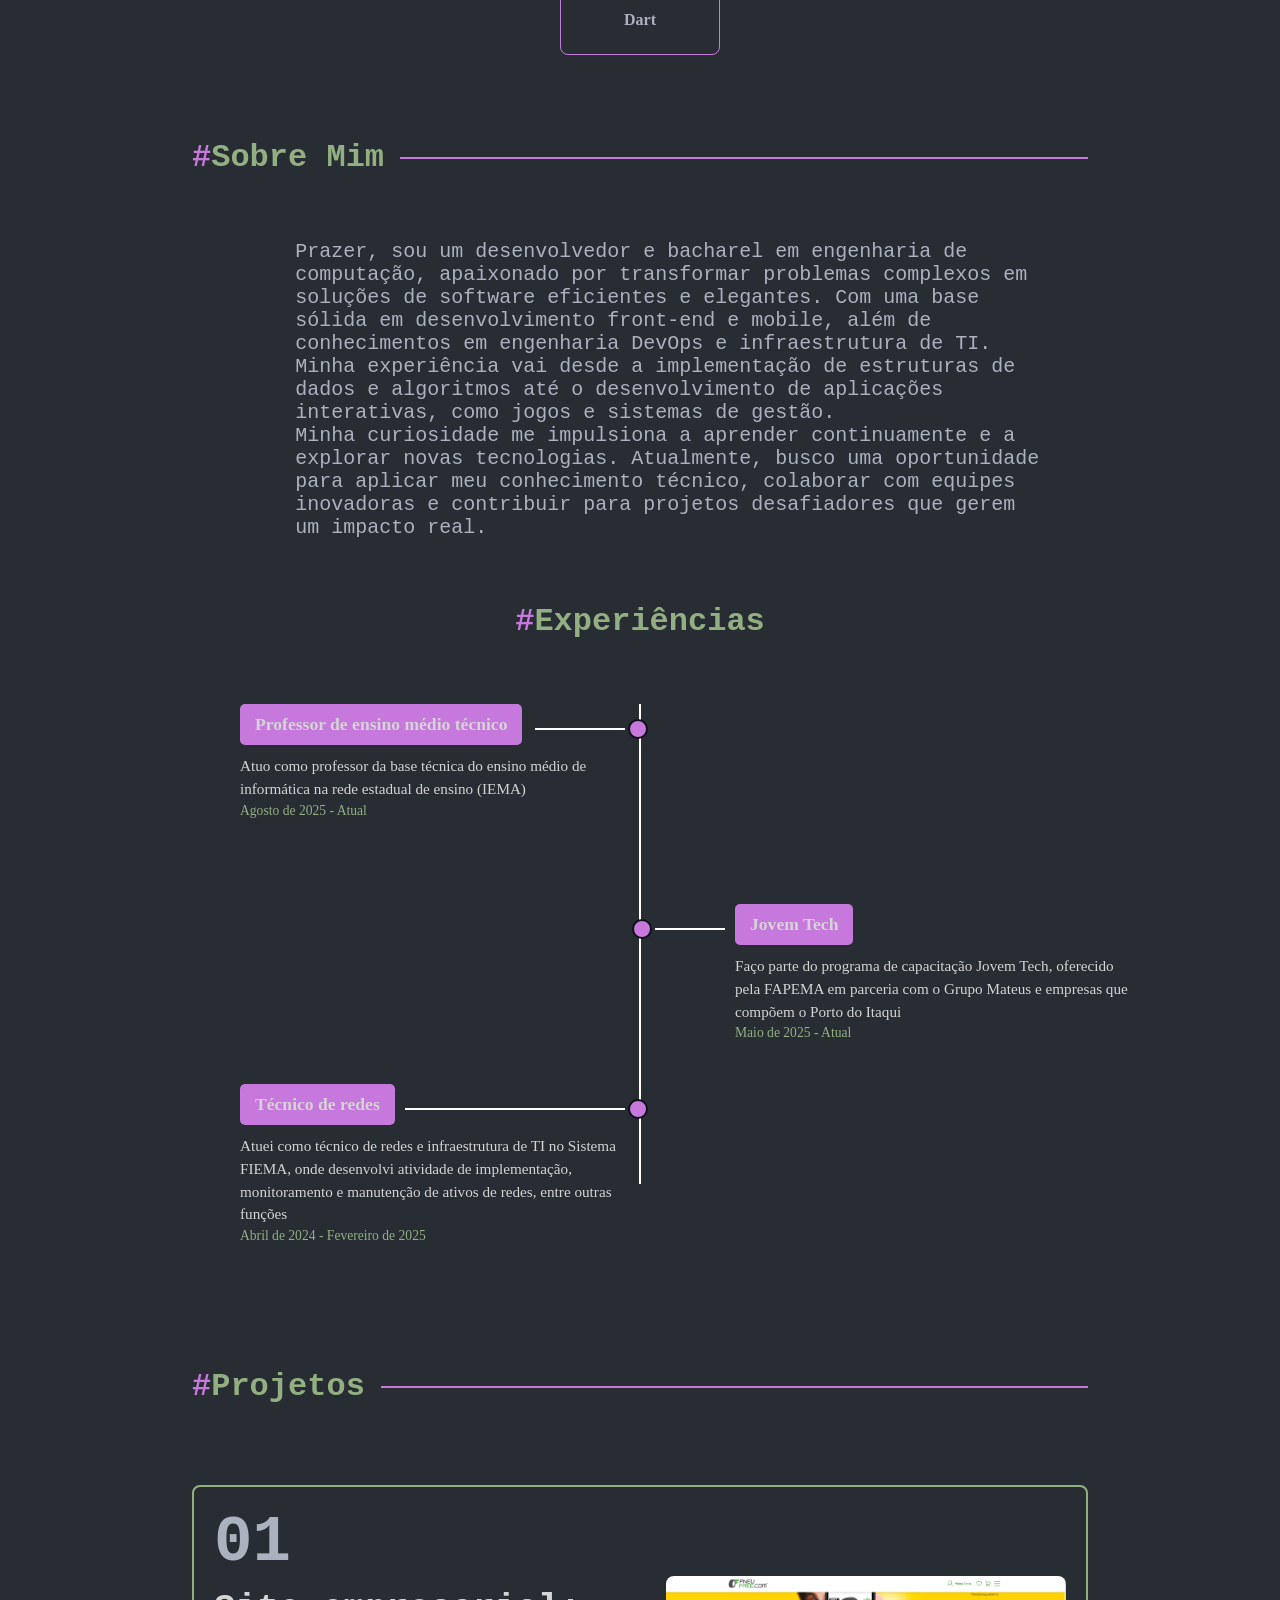
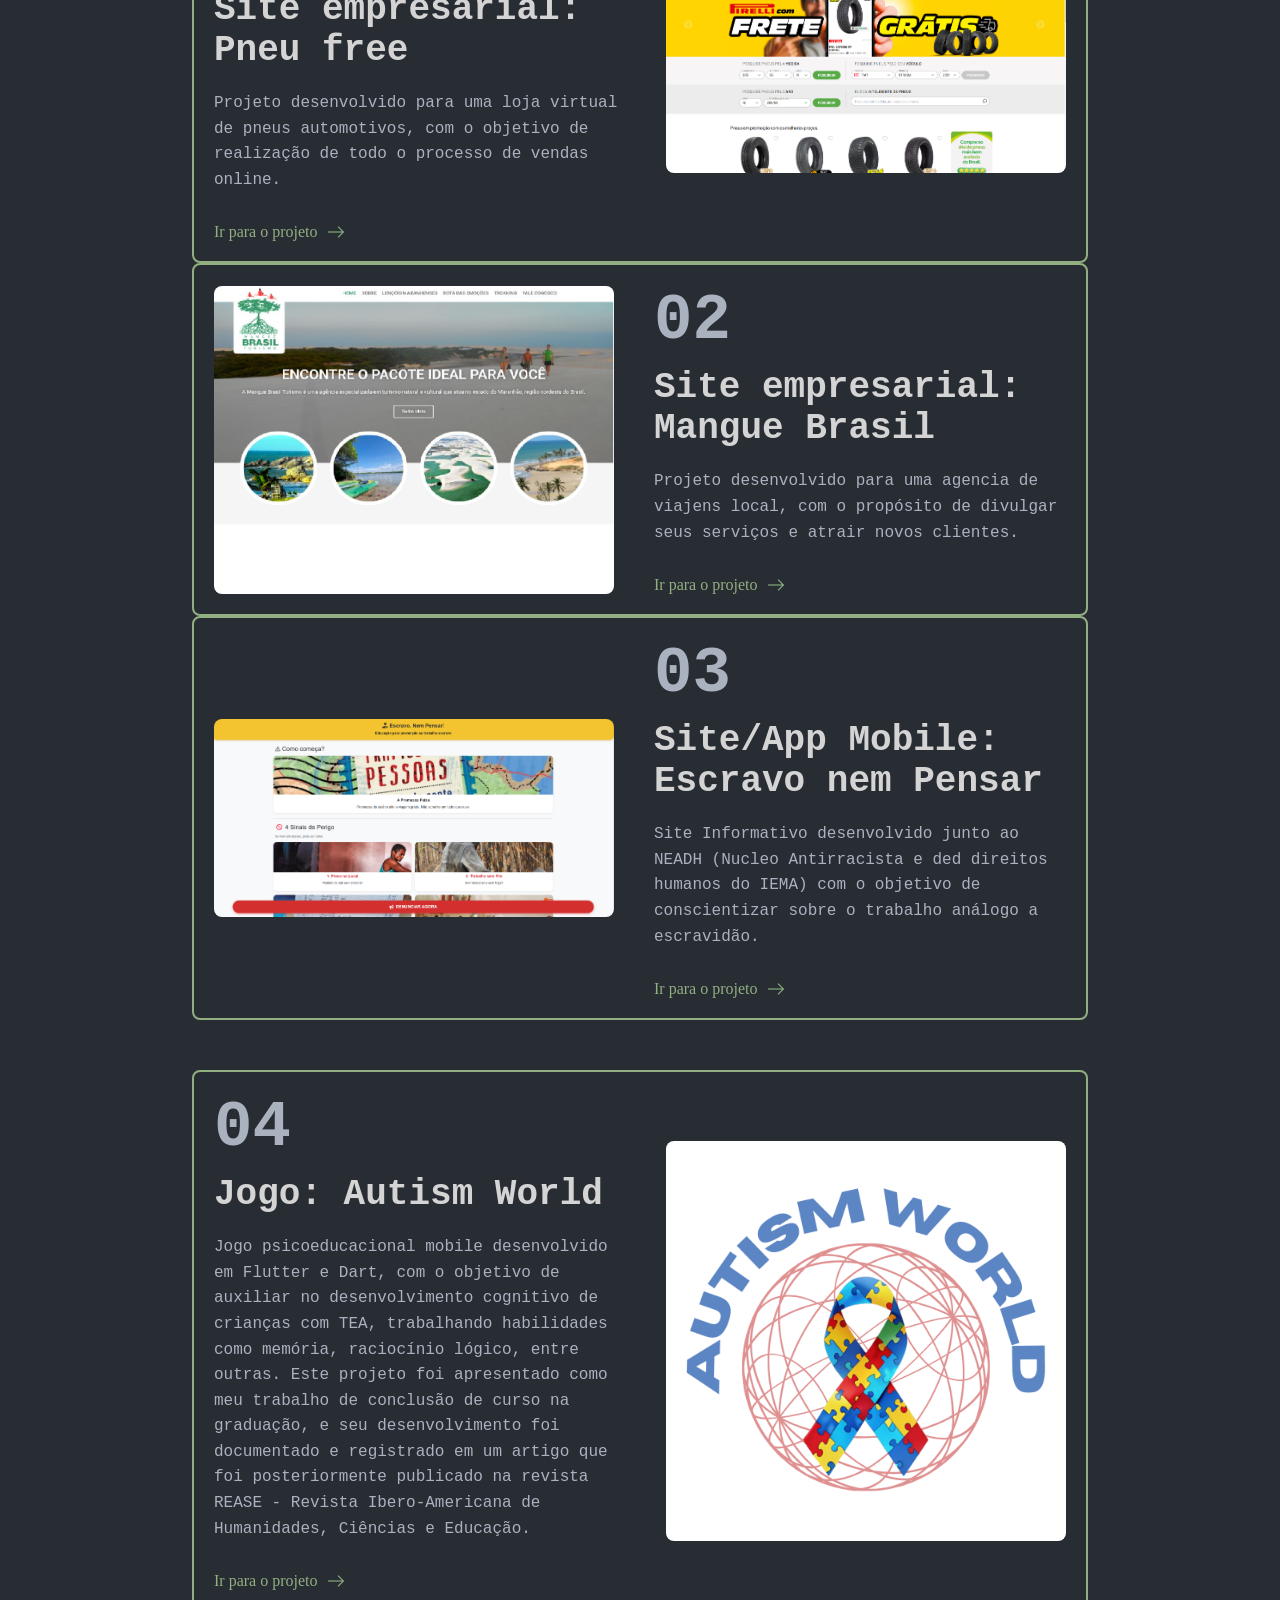
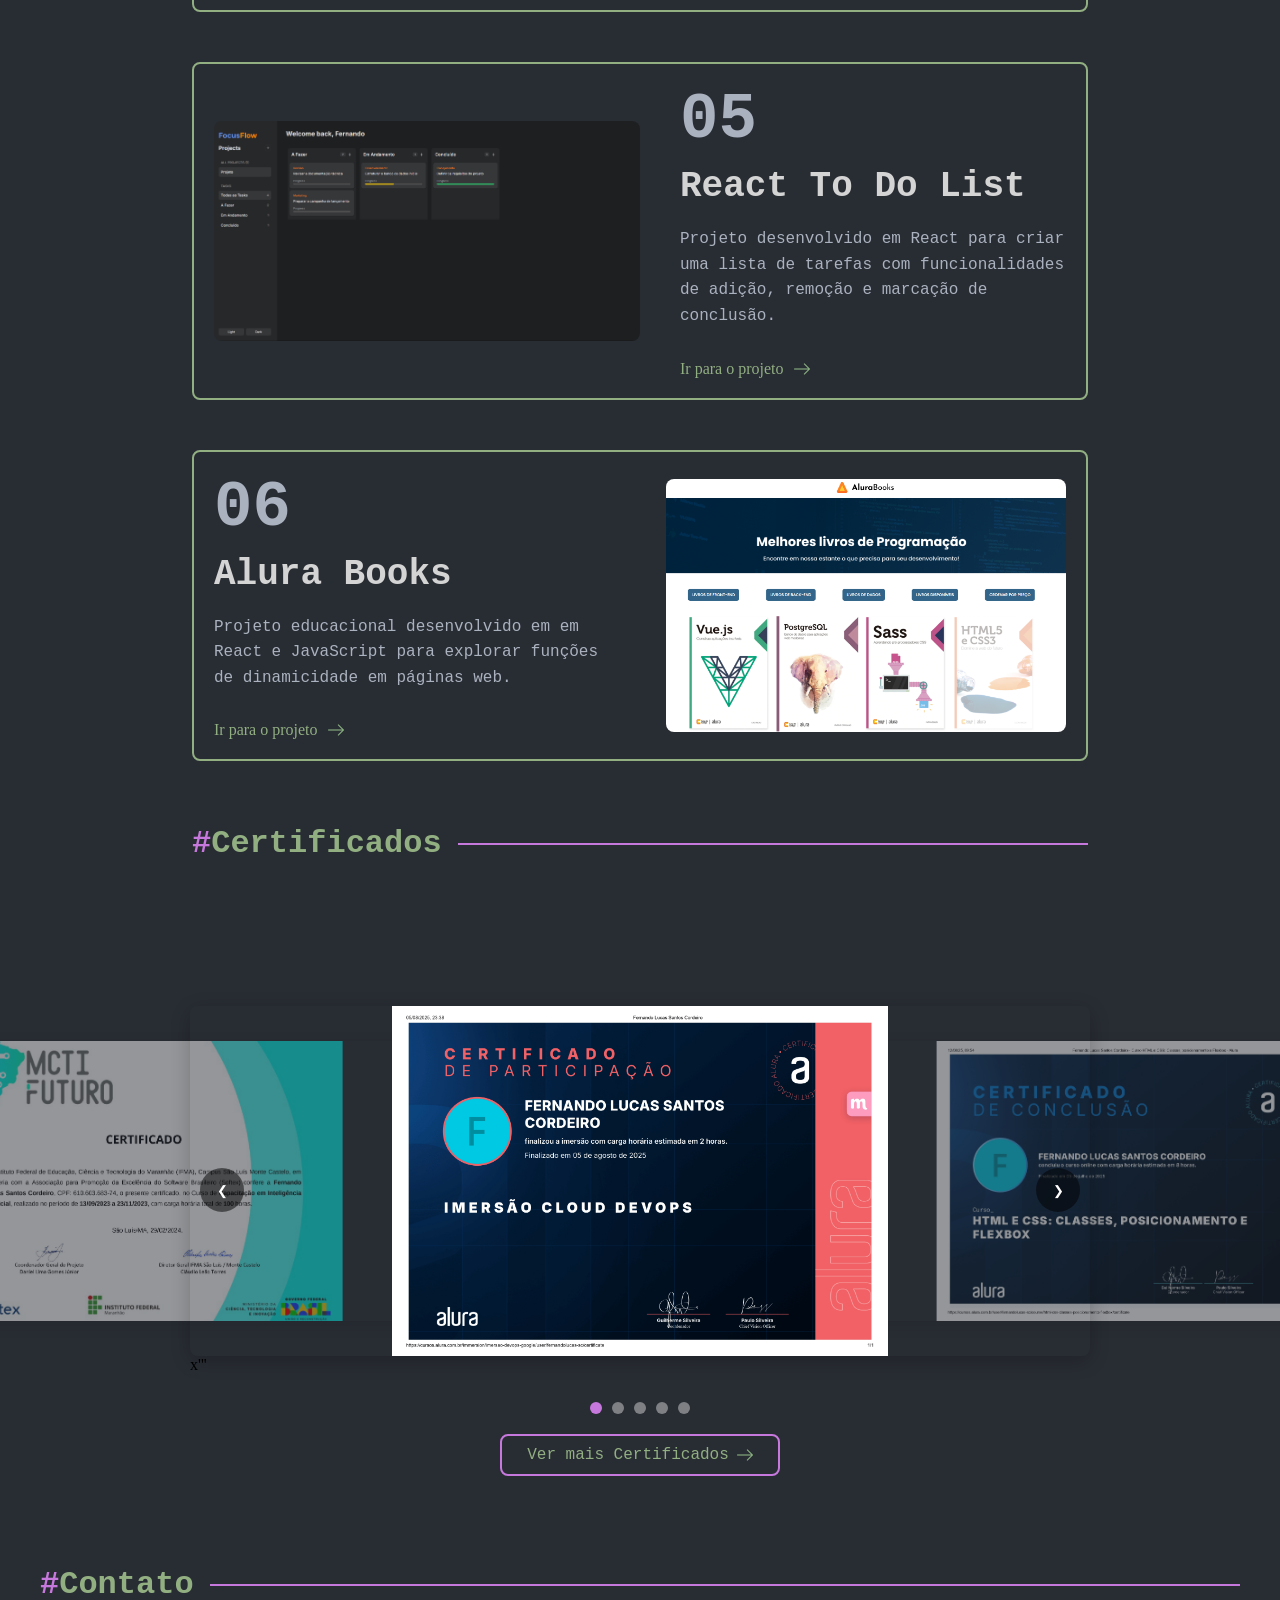
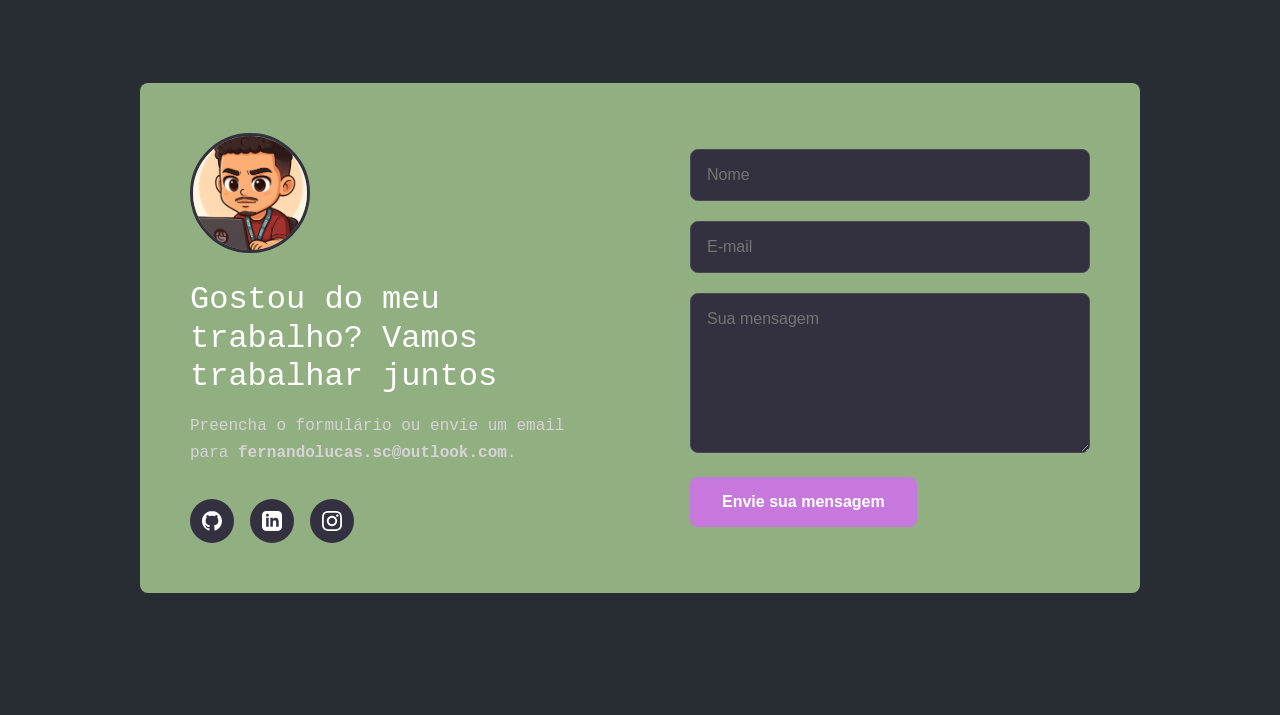
==== commit 2722d2e7: "Add files via upload" ====
--- a/index.html
+++ b/index.html
@@ -203,7 +203,7 @@
                 <div class="projetos-conteudo-texto">
                     <h1 class="projetos-conteudo-texto-contador">06</h1>
                     <h2 class="projetos-conteudo-texto-titulo" data-translate-key="project_06_title">Alura Books</h2>
-                    <p class="projetos-conteudo-texto-paragrafo" data-translate-key="project_06_desc">Projeto desenvolvido em React para criar uma lista de tarefas com funcionalidades de adição, remoção e marcação de conclusão.</p>
+                    <p class="projetos-conteudo-texto-paragrafo" data-translate-key="project_06_desc">Projeto educacional desenvolvido em em React e JavaScript para explorar funções de dinamicidade em páginas web</p>
                     <a href="https://github.com/fernandoluccaas/AluraBooks" target="_blank" class="projetos-conteudo-texto-link" data-translate-key="projects_link_text">
                         Ir para o projeto 
                         <img src="./assets/seta.png" alt="ir para projeto">
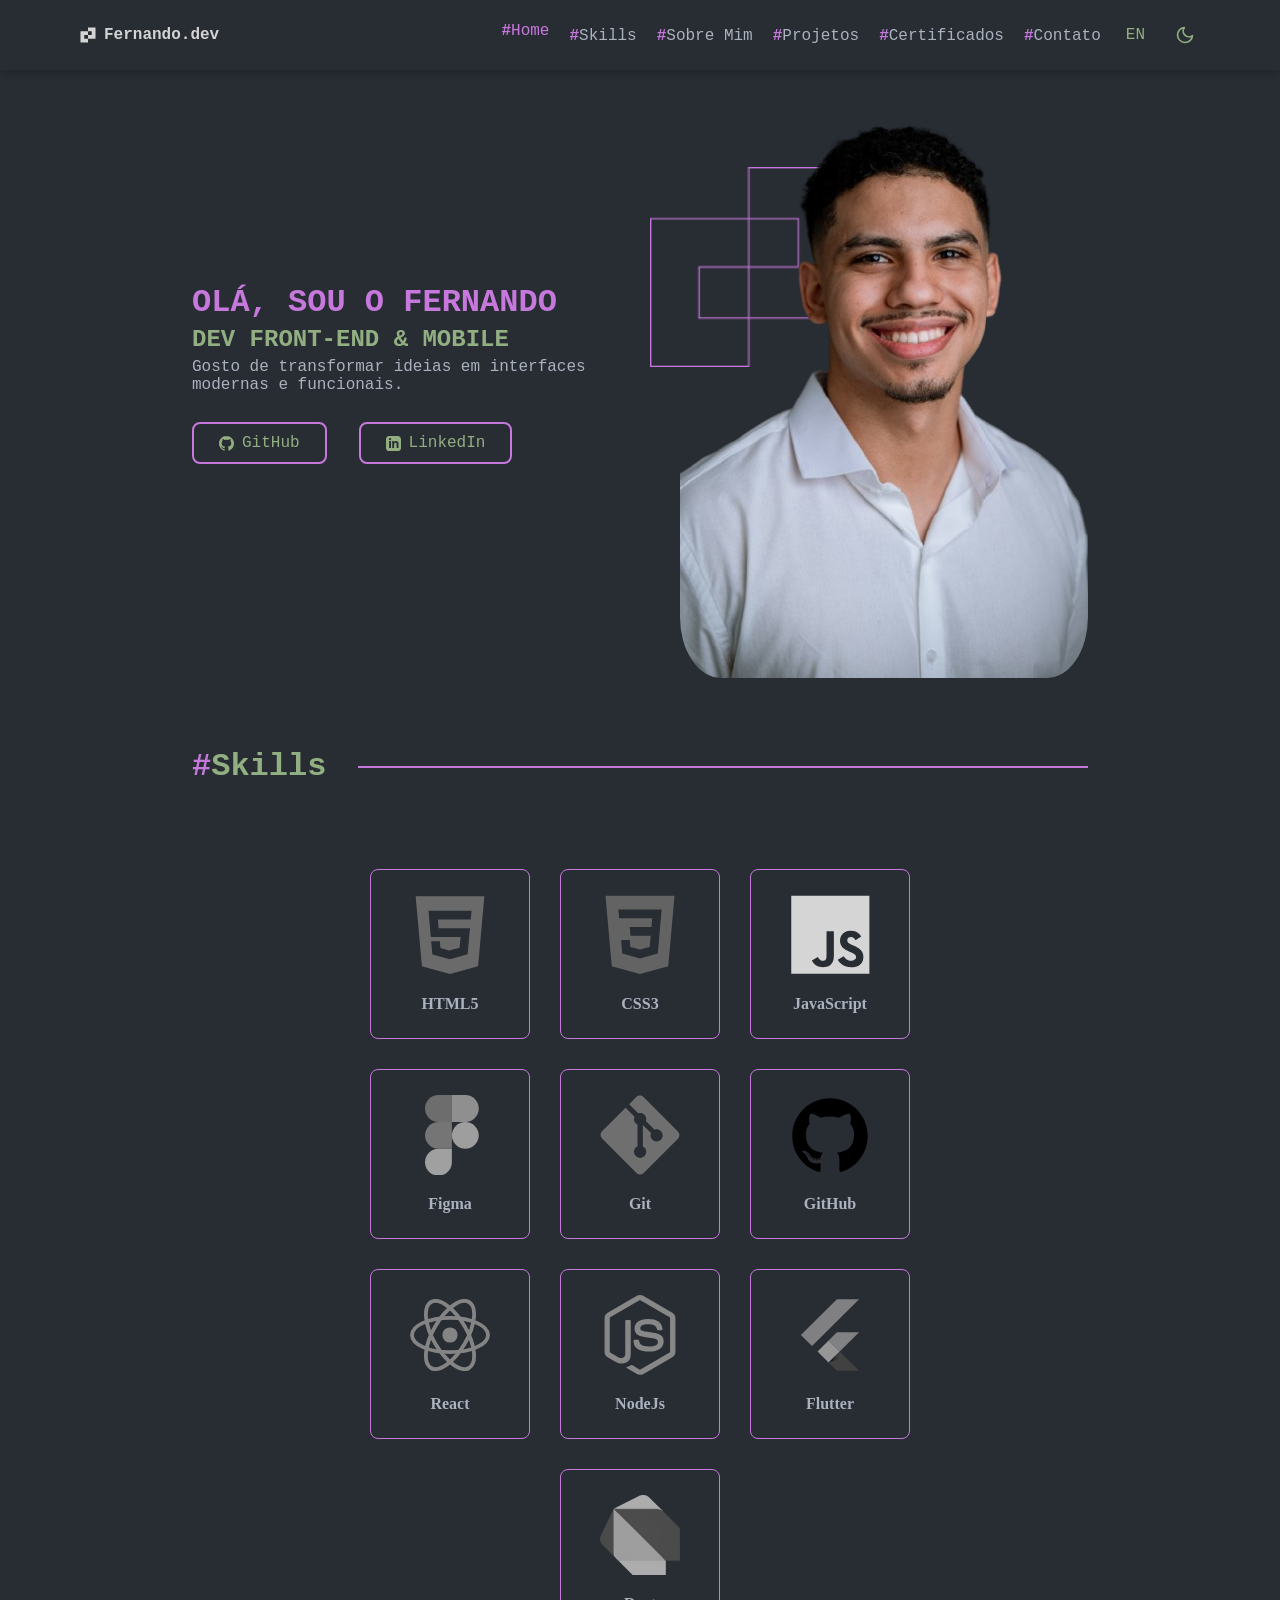
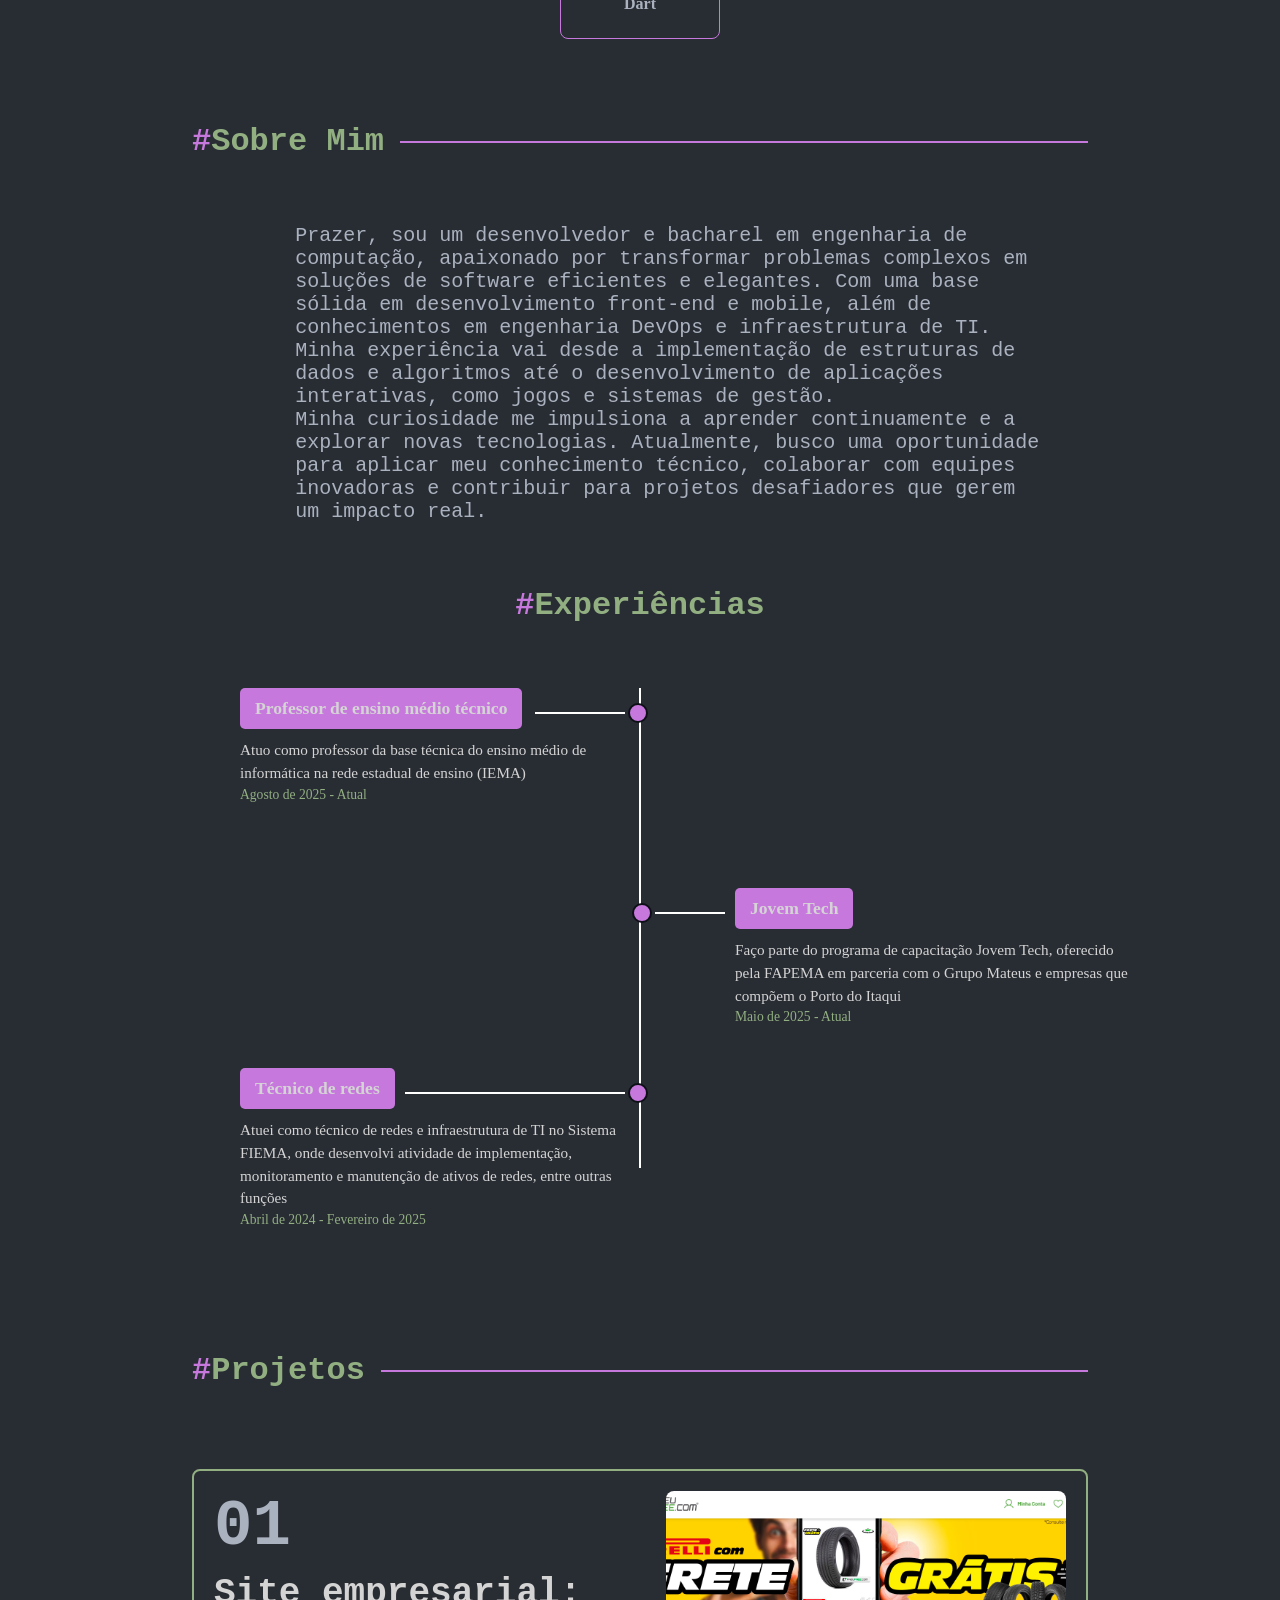
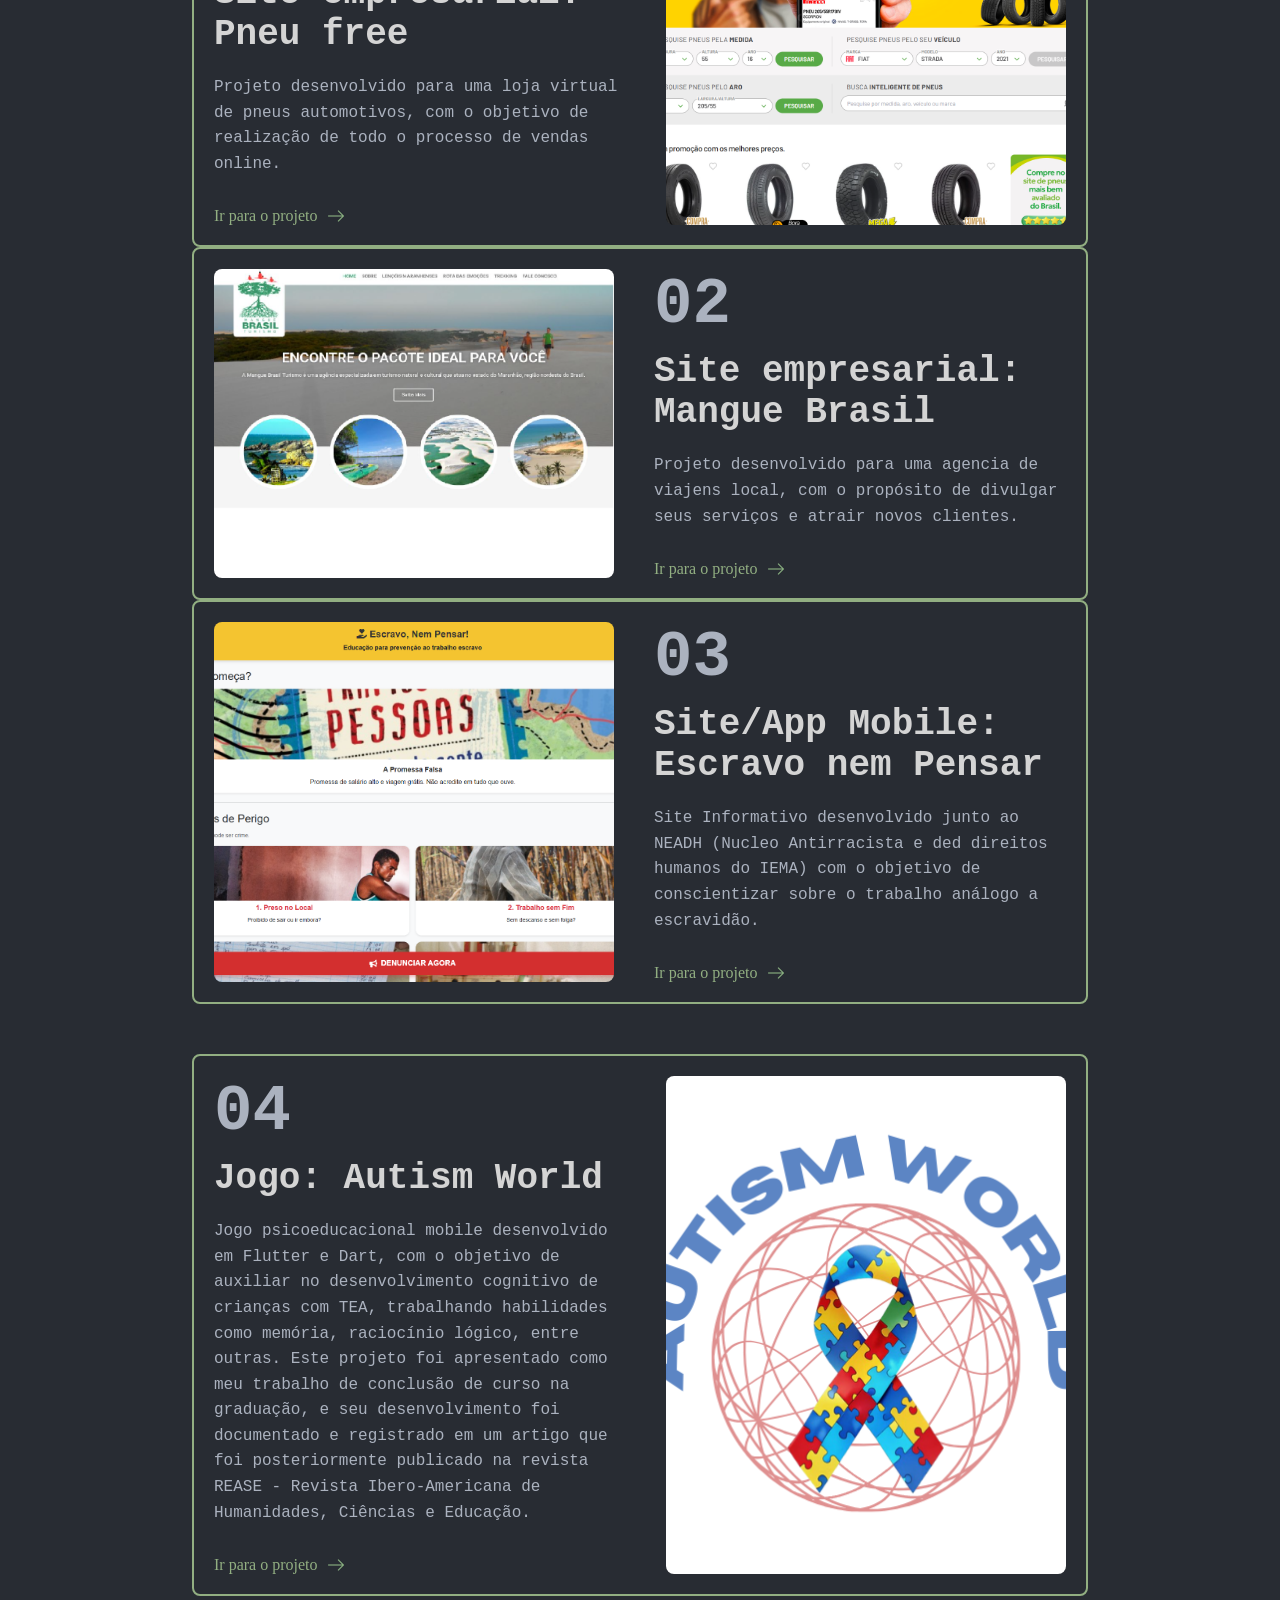
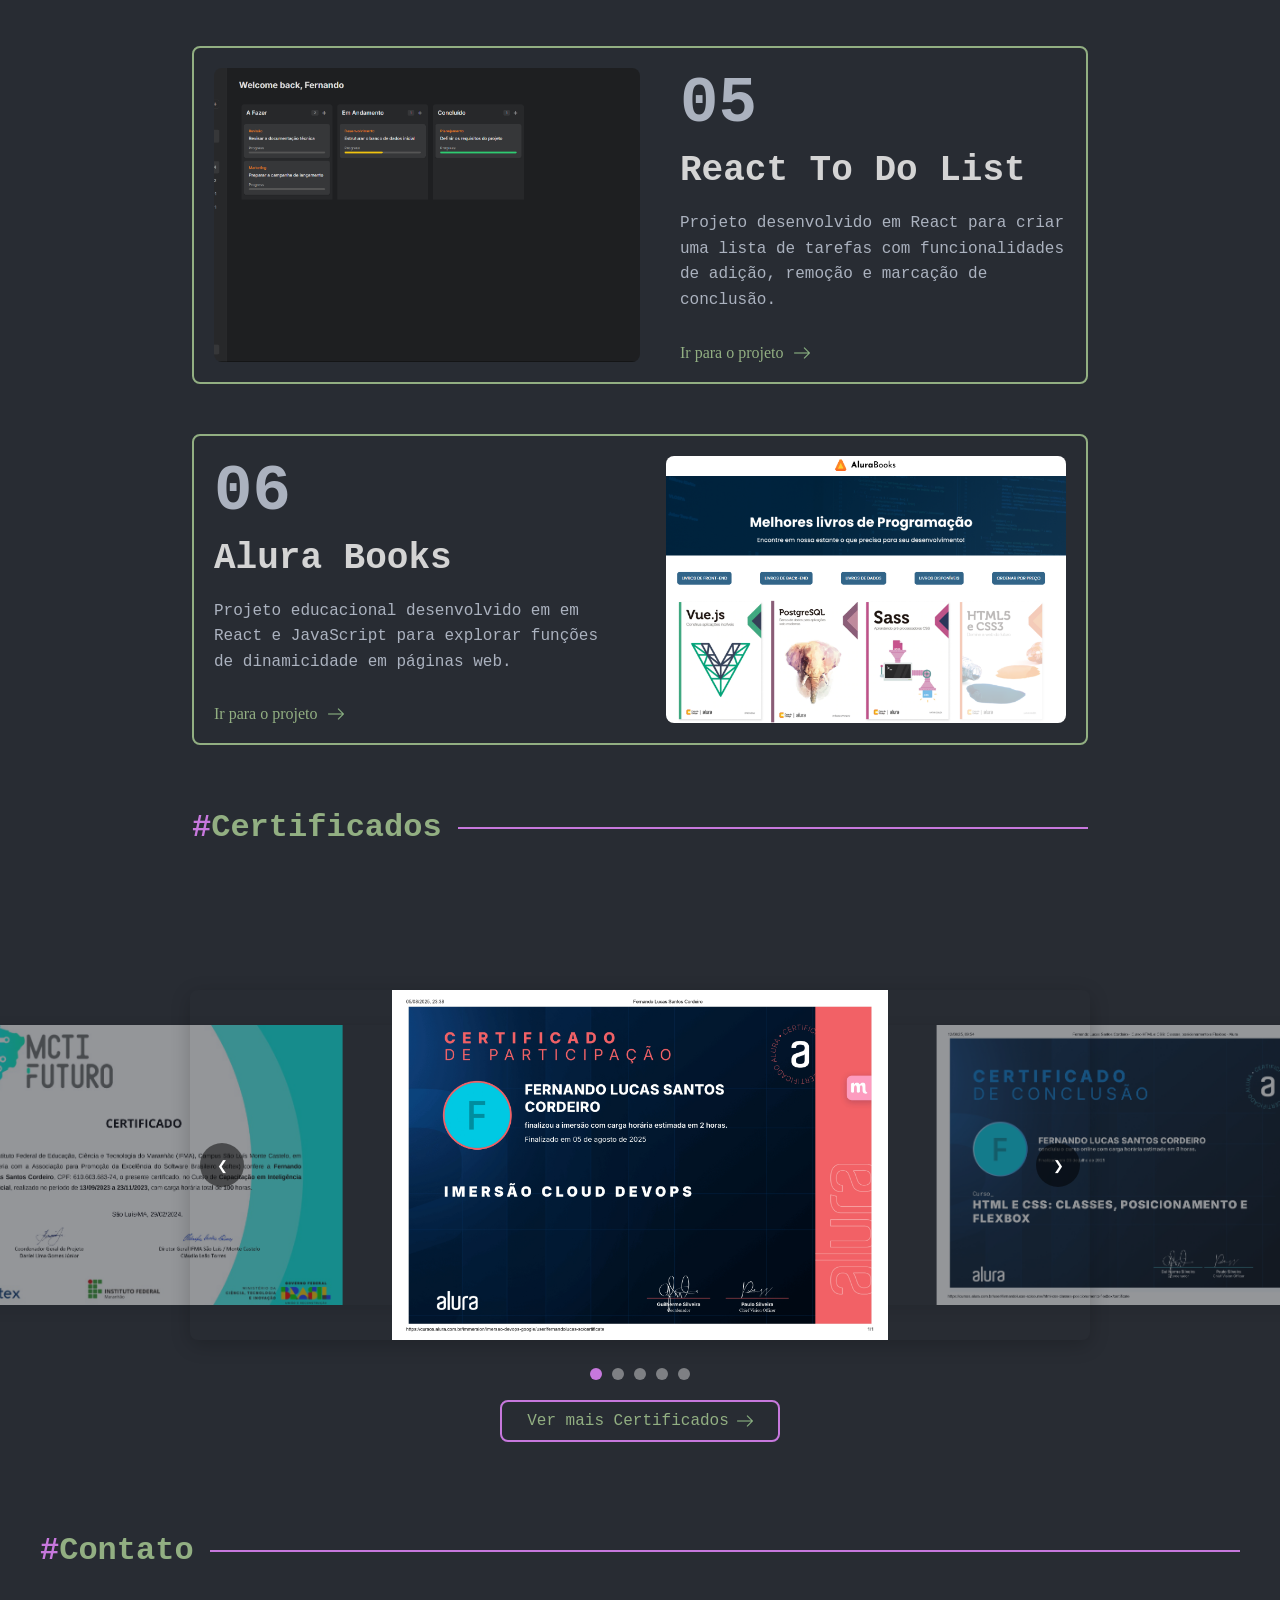
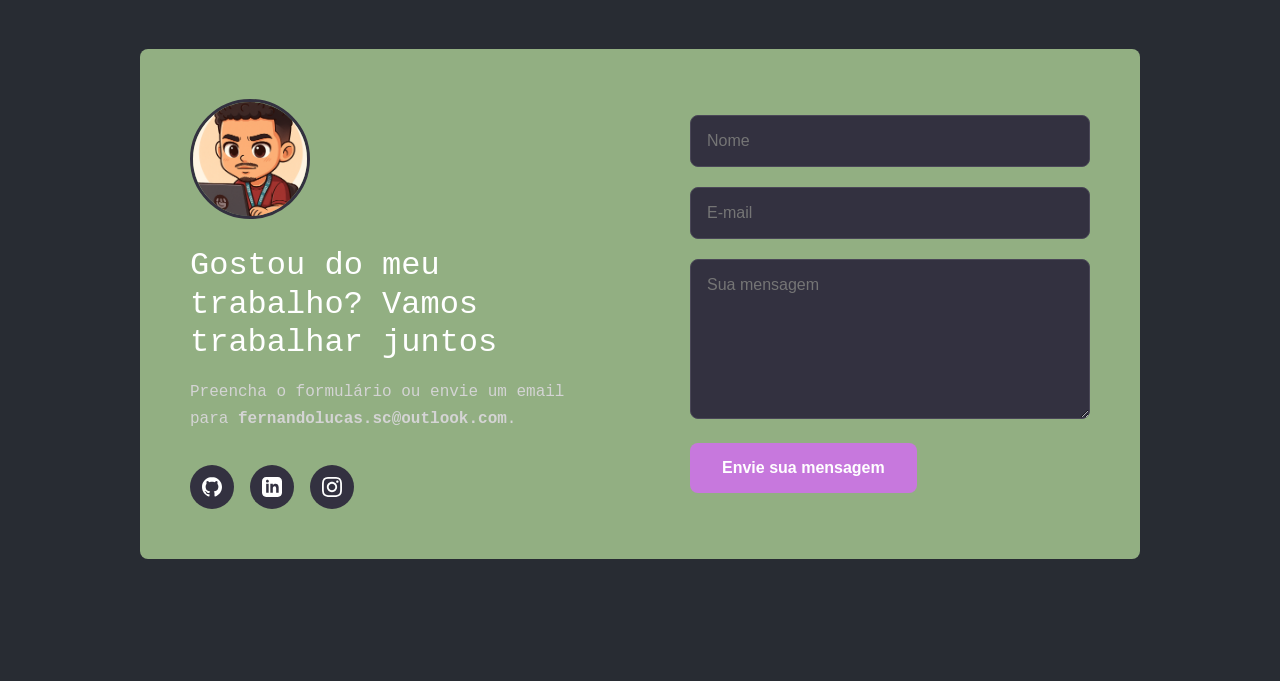
==== commit 91db4731: "feature: projetos2" ====
--- a/index.html
+++ b/index.html
@@ -239,7 +239,7 @@
                 </div>
             </div>
         </div>
-        <button class="carousel-button prev-button">❮</button>x'''
+        <button class="carousel-button prev-button">❮</button>
         <button class="carousel-button next-button">❯</button>
         <div class="carousel-nav"></div>
     </div>
@@ -277,7 +277,7 @@
                 </div>
             </div>
             
-            <form id="contact-form" class="contact-form" action="https://formspree.io/f/xldlkkkq" method="POST">
+            <form id="contact-form" class="contact-form" action="/enviar-contato" method="POST">
                 <div class="form-group">
                     <label for="name" class="visually-hidden">Nome</label>
                     <input type="text" id="name" name="name" placeholder="Nome" required data-translate-key="form_name_placeholder">
@@ -310,12 +310,11 @@
 
     <script src="./scripts/carrossel.js"></script>
     <script src="./scripts/theme.js"></script>
-    <script src="./scripts/scroll.js"></script> 
-    <script src="./scripts/scroll-spy.js"></script> </body>
+    <script src="./scripts/scroll.js"></script>
+    <script src="./scripts/scroll-spy.js"></script>
     <script src="./scripts/form-validation.js"></script>
-
     <script src="./scripts/translations.js"></script>
-    <script src="./scripts/languaje.js"></script> 
+    <script src="./scripts/languaje.js"></script>
     <script src="./scripts/mobile-menu.js"></script>
     </body>
 </html>
